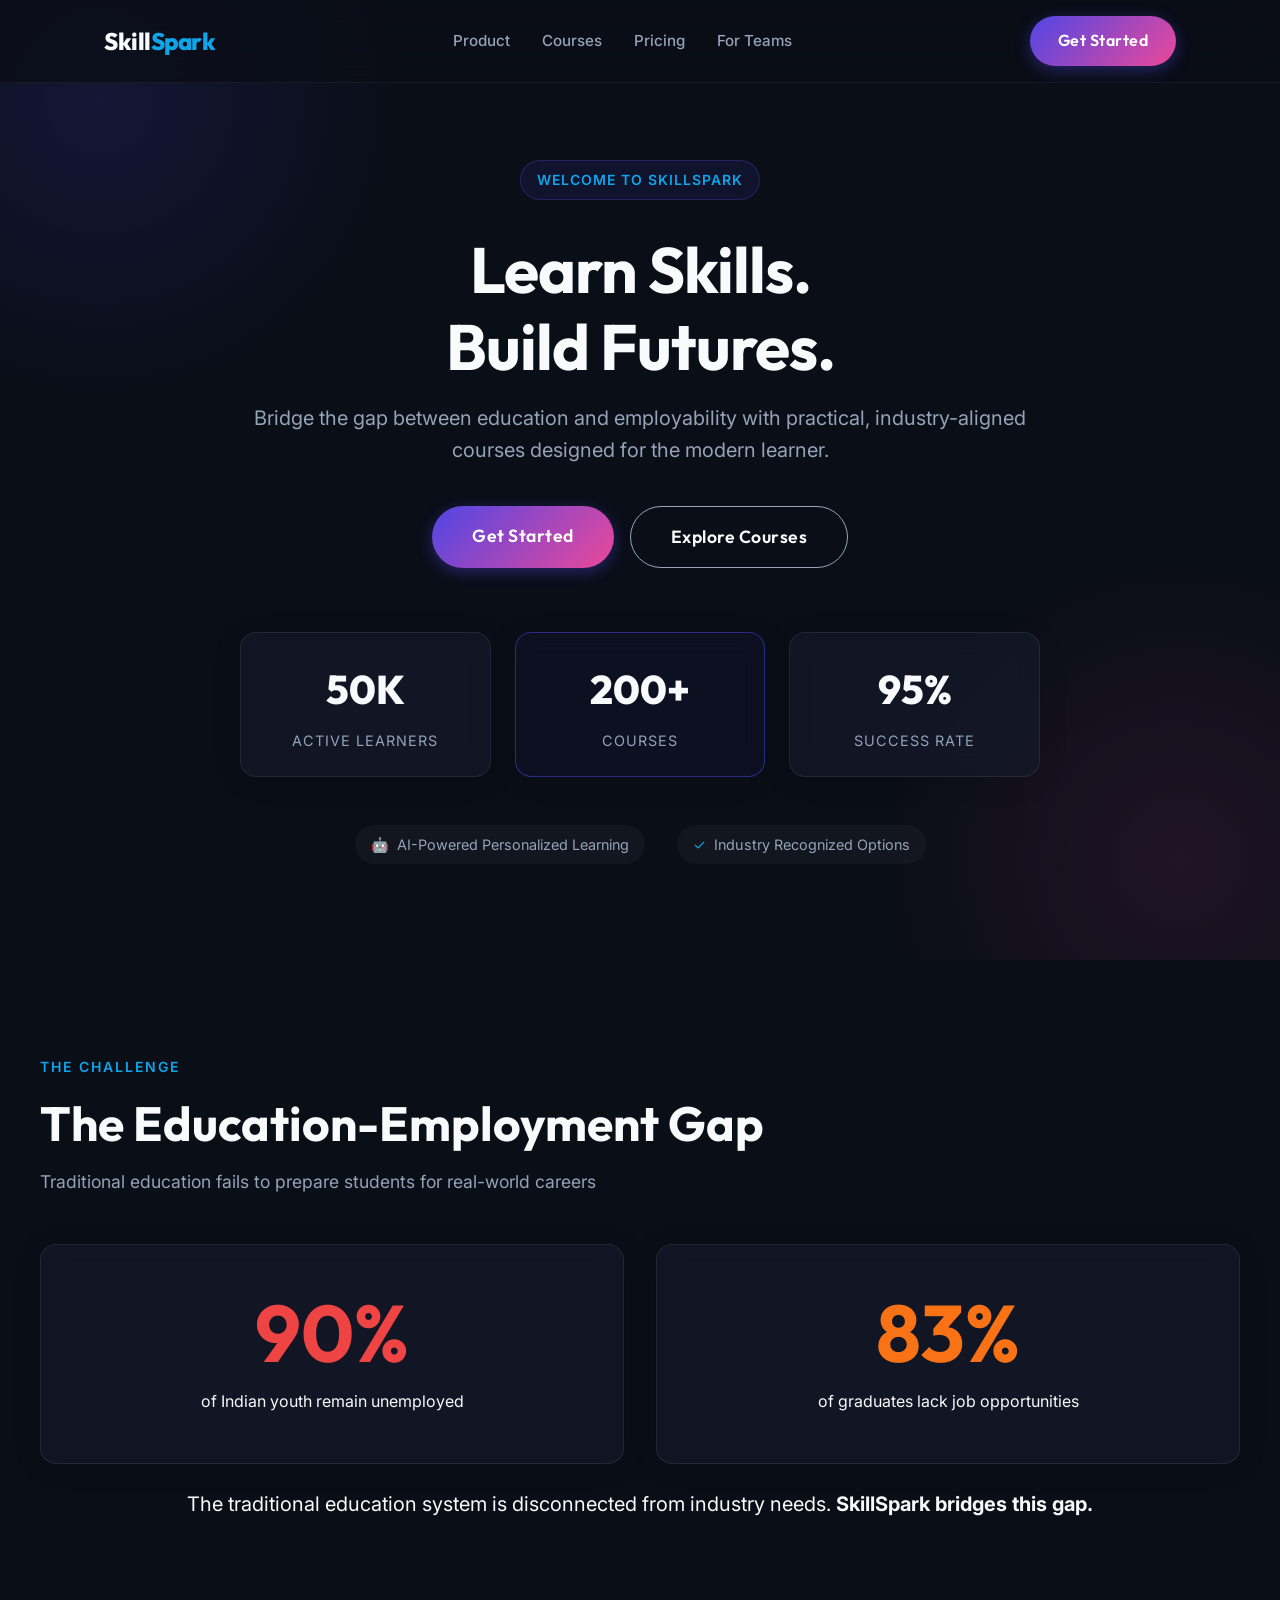
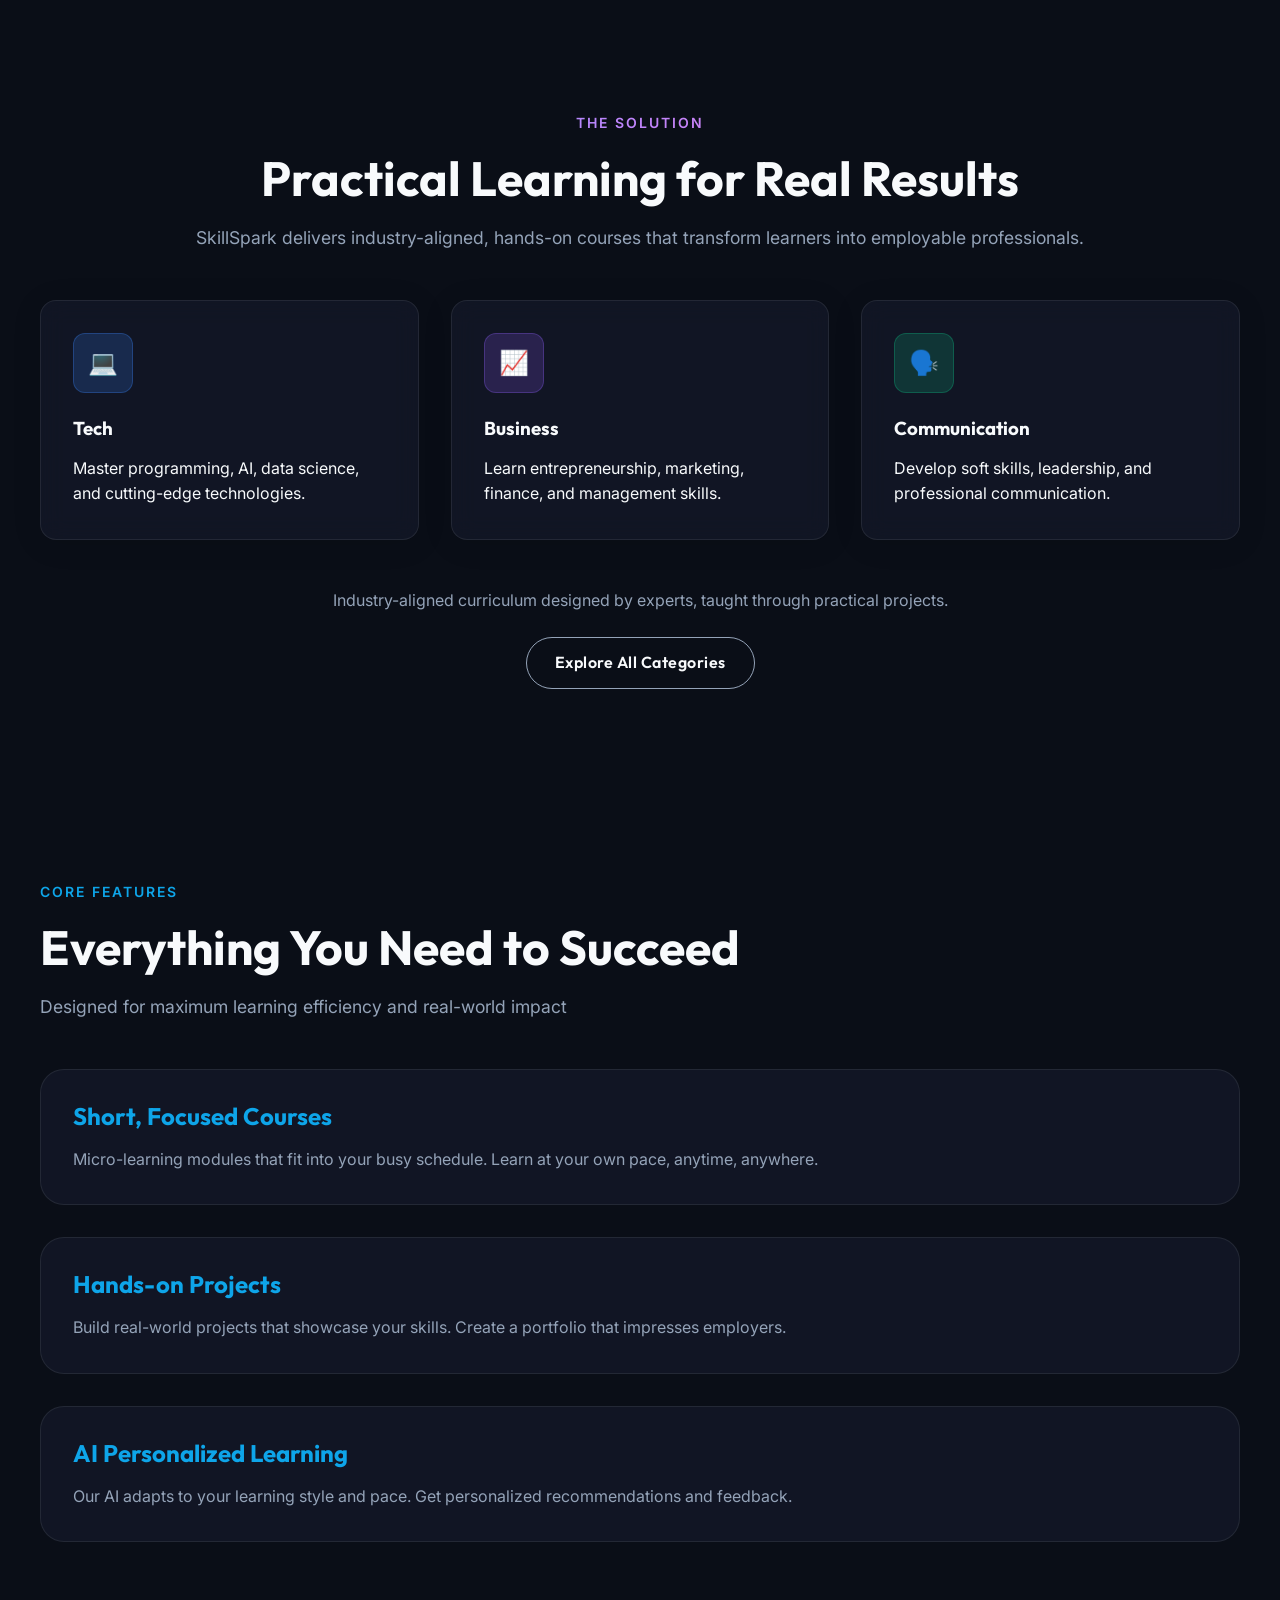
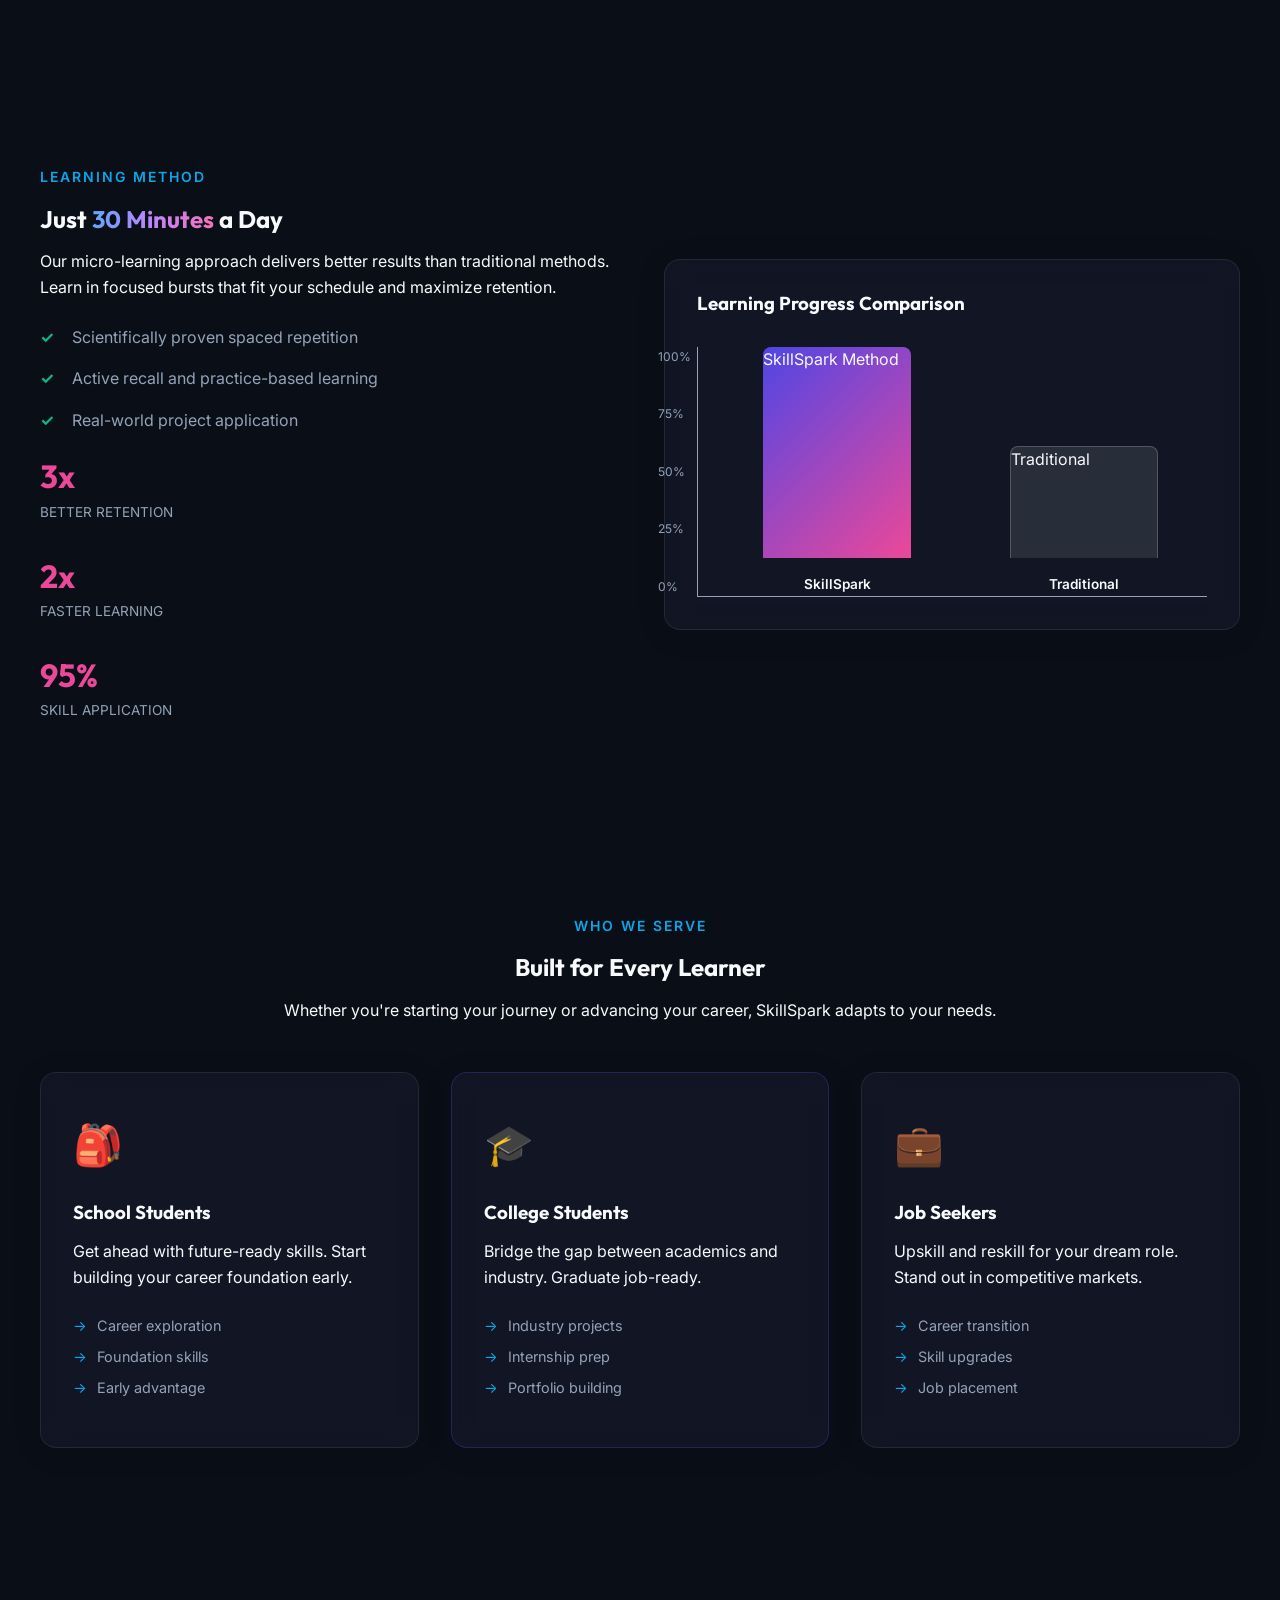
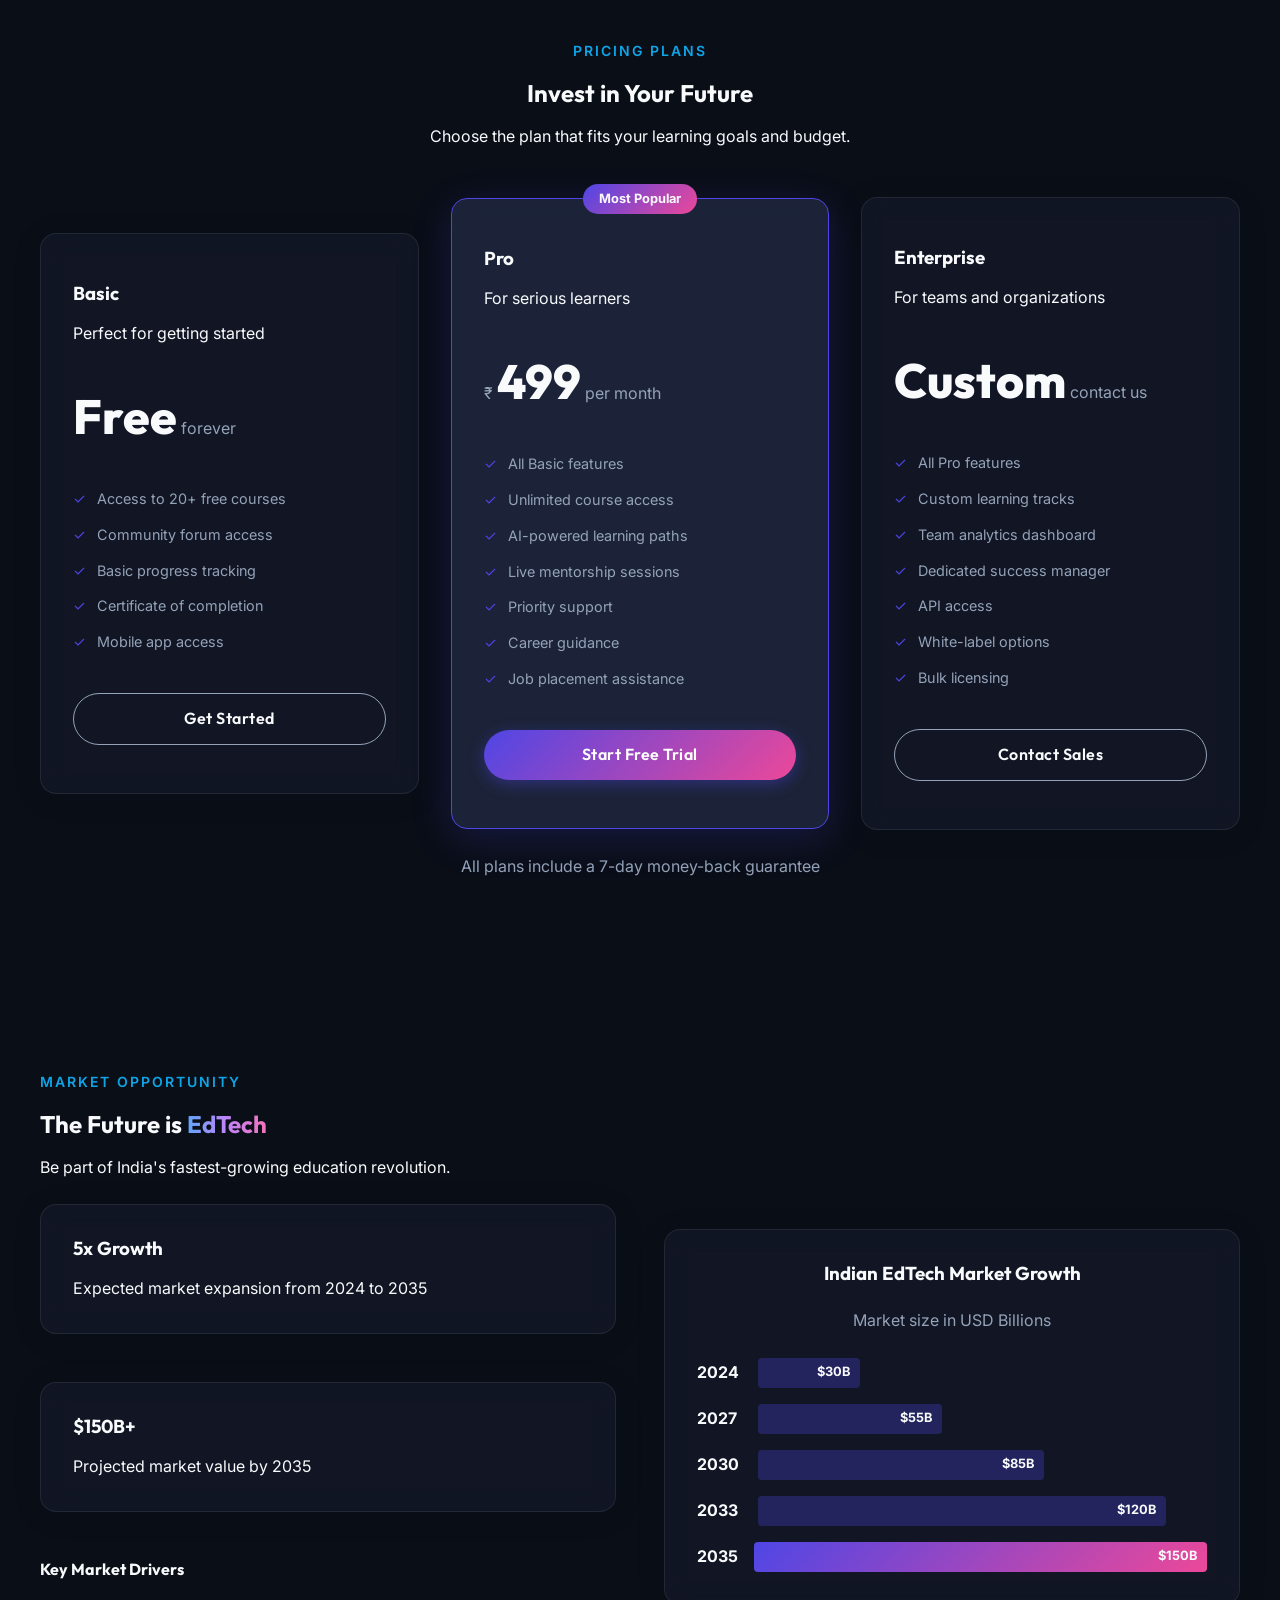
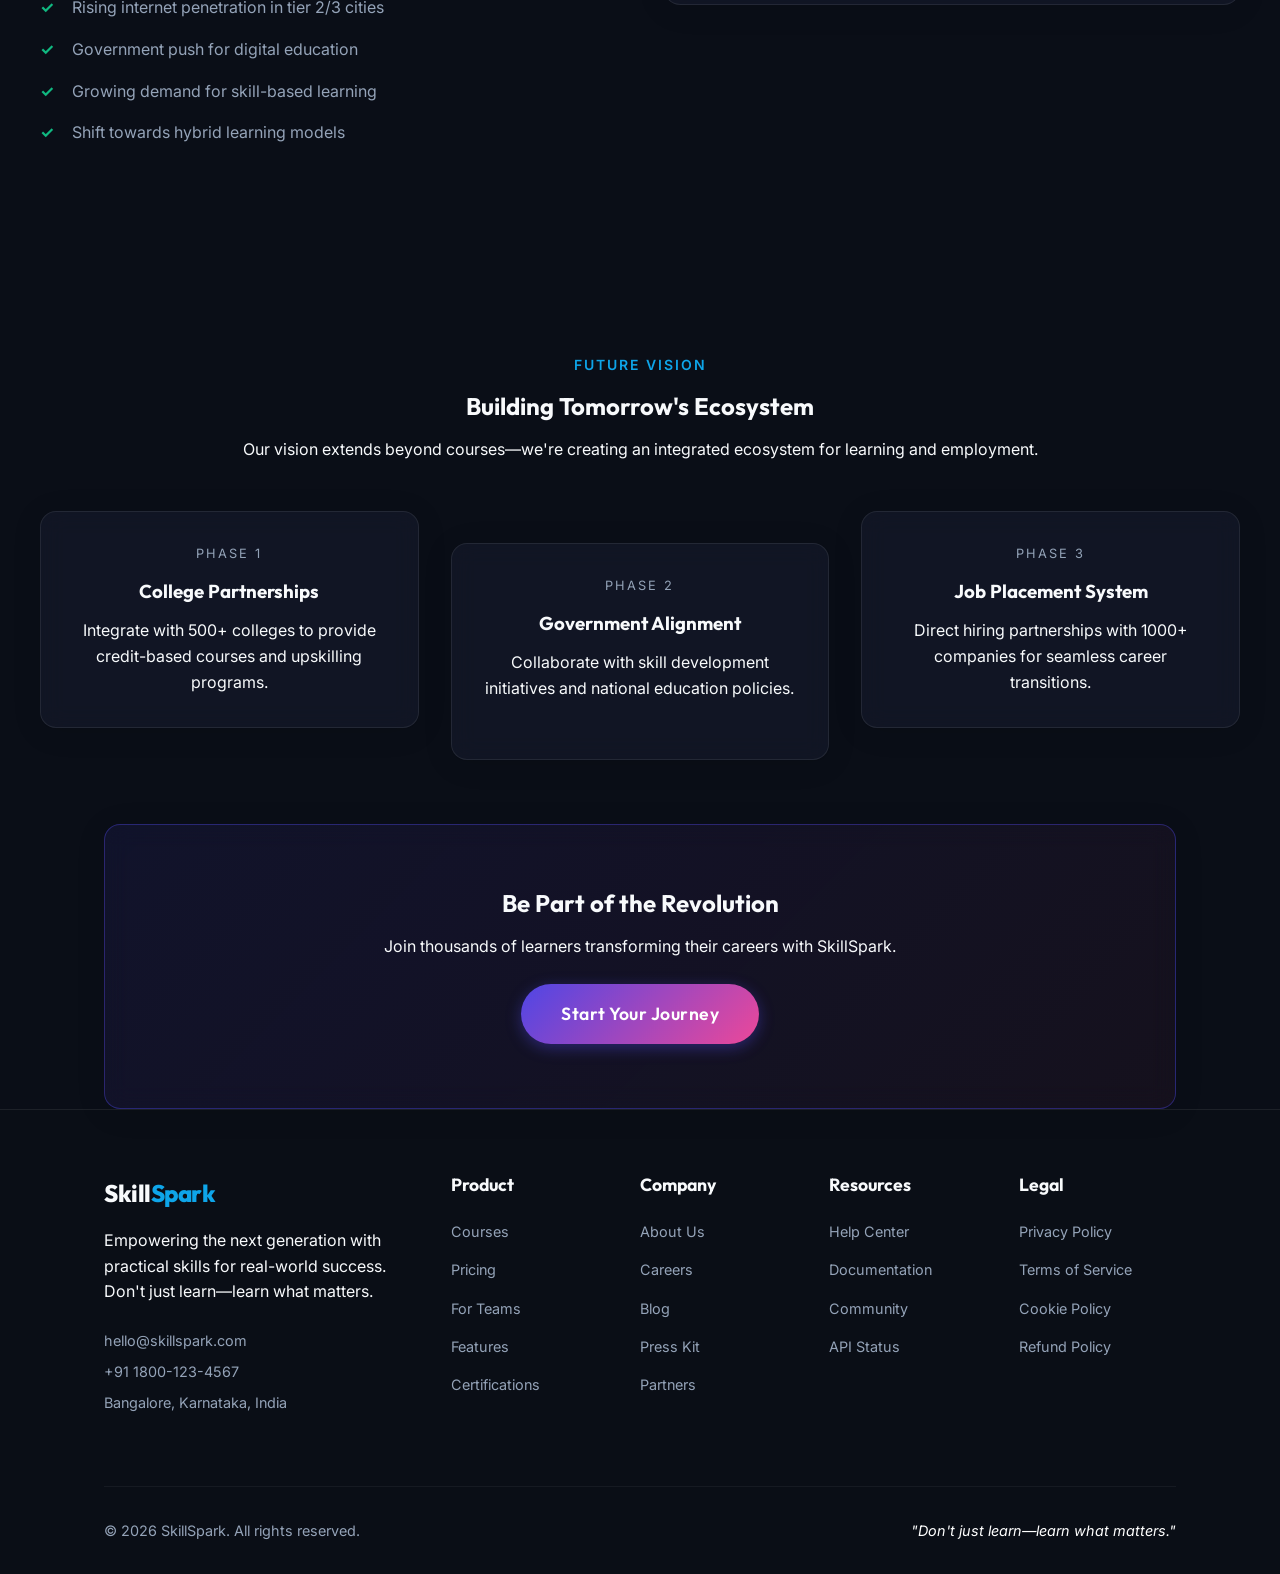
==== index.html @ 84cbc813 "feat: initialize project with responsive layout, glassmorphism UI, and scroll animations" ====
<!DOCTYPE html>
<html lang="en">
<head>
    <meta charset="UTF-8">
    <meta name="viewport" content="width=device-width, initial-scale=1.0">
    <title>SkillSpark | Learn Skills. Build Futures.</title>
    <meta name="description" content="Bridge the gap between education and employability with practical, industry-aligned courses designed for the modern learner.">
    <!-- Google Fonts -->
    <link rel="preconnect" href="https://fonts.googleapis.com">
    <link rel="preconnect" href="https://fonts.gstatic.com" crossorigin>
    <link href="https://fonts.googleapis.com/css2?family=Inter:wght@300;400;500;600;700;800&family=Outfit:wght@400;600;700;800&display=swap" rel="stylesheet">
    <link rel="stylesheet" href="style.css">
</head>
<body>

    <!-- Header Navigation -->
    <header class="navbar">
        <div class="container nav-container">
            <a href="#" class="logo">Skill<span class="highlight">Spark</span></a>
            <nav class="nav-links">
                <a href="#product">Product</a>
                <a href="#courses">Courses</a>
                <a href="#pricing">Pricing</a>
                <a href="#teams">For Teams</a>
            </nav>
            <div class="nav-actions">
                <a href="#get-started" class="btn btn-primary">Get Started</a>
            </div>
            <!-- Mobile Menu Toggle -->
            <button class="mobile-menu-btn" aria-label="Toggle menu">
                <span class="bar"></span>
                <span class="bar"></span>
                <span class="bar"></span>
            </button>
        </div>
    </header>

    <main>
        <!-- Hero Section -->
        <section class="hero" id="home">
            <div class="glow glow-1"></div>
            <div class="glow glow-2"></div>
            <div class="container hero-container">
                <div class="hero-content">
                    <div class="badge">Welcome to SkillSpark</div>
                    <h1 class="hero-title">Learn Skills.<br><span class="highlight-text">Build Futures.</span></h1>
                    <p class="hero-desc">Bridge the gap between education and employability with practical, industry-aligned courses designed for the modern learner.</p>
                    <div class="hero-ctas">
                        <a href="#courses" class="btn btn-primary btn-large">Get Started</a>
                        <a href="#explore" class="btn btn-outline btn-large">Explore Courses</a>
                    </div>
                </div>
                
                <div class="hero-stats">
                    <div class="stat-card glass-panel">
                        <div class="stat-number" data-target="50000">0</div>
                        <div class="stat-label">Active Learners</div>
                    </div>
                    <div class="stat-card glass-panel highlight-bord">
                        <div class="stat-number" data-target="200" data-suffix="+">0</div>
                        <div class="stat-label">Courses</div>
                    </div>
                    <div class="stat-card glass-panel">
                        <div class="stat-number" data-target="95" data-suffix="%">0</div>
                        <div class="stat-label">Success Rate</div>
                    </div>
                </div>

                <div class="feature-tags">
                    <span class="tag"><span class="icon">🤖</span> AI-Powered Personalized Learning</span>
                    <span class="tag"><span class="icon">✓</span> Industry Recognized Options</span>
                </div>
            </div>
        </section>

        <!-- The Challenge -->
        <section class="challenge" id="product">
            <div class="container section-container">
                <div class="section-header">
                    <span class="sub-heading">The Challenge</span>
                    <h2>The Education-Employment Gap</h2>
                    <p>Traditional education fails to prepare students for real-world careers</p>
                </div>

                <div class="stats-split">
                    <div class="split-card glass-panel">
                        <h3 class="huge-number text-red">90%</h3>
                        <p>of Indian youth remain unemployed</p>
                    </div>
                    <div class="split-card glass-panel">
                        <h3 class="huge-number text-orange">83%</h3>
                        <p>of graduates lack job opportunities</p>
                    </div>
                </div>
                <div class="challenge-footer text-center mt-4">
                    <p class="text-lead">The traditional education system is disconnected from industry needs. <strong>SkillSpark bridges this gap.</strong></p>
                </div>
            </div>
        </section>

        <!-- The Solution -->
        <section class="solution" id="courses">
            <div class="container section-container">
                <div class="section-header text-center">
                    <span class="sub-heading text-gradient">The Solution</span>
                    <h2>Practical Learning for Real Results</h2>
                    <p class="section-desc">SkillSpark delivers industry-aligned, hands-on courses that transform learners into employable professionals.</p>
                </div>

                <div class="grid-3 mt-5">
                    <div class="course-card glass-panel glow-hover">
                        <div class="icon-wrap bg-blue">💻</div>
                        <h3>Tech</h3>
                        <p>Master programming, AI, data science, and cutting-edge technologies.</p>
                    </div>
                    <div class="course-card glass-panel glow-hover">
                        <div class="icon-wrap bg-purple">📈</div>
                        <h3>Business</h3>
                        <p>Learn entrepreneurship, marketing, finance, and management skills.</p>
                    </div>
                    <div class="course-card glass-panel glow-hover">
                        <div class="icon-wrap bg-green">🗣️</div>
                        <h3>Communication</h3>
                        <p>Develop soft skills, leadership, and professional communication.</p>
                    </div>
                </div>
                
                <div class="text-center mt-5">
                    <p class="text-muted mb-4">Industry-aligned curriculum designed by experts, taught through practical projects.</p>
                    <a href="#all-categories" class="btn btn-outline">Explore All Categories</a>
                </div>
            </div>
        </section>

        <!-- Core Features -->
        <section class="features">
            <div class="container section-container">
                <div class="section-header">
                    <span class="sub-heading">Core Features</span>
                    <h2>Everything You Need to Succeed</h2>
                    <p>Designed for maximum learning efficiency and real-world impact</p>
                </div>

                <div class="feature-list mt-5">
                    <div class="feature-item">
                        <div class="feature-content">
                            <h3>Short, Focused Courses</h3>
                            <p>Micro-learning modules that fit into your busy schedule. Learn at your own pace, anytime, anywhere.</p>
                        </div>
                    </div>
                    <div class="feature-item reverse">
                        <div class="feature-content">
                            <h3>Hands-on Projects</h3>
                            <p>Build real-world projects that showcase your skills. Create a portfolio that impresses employers.</p>
                        </div>
                    </div>
                    <div class="feature-item">
                        <div class="feature-content">
                            <h3>AI Personalized Learning</h3>
                            <p>Our AI adapts to your learning style and pace. Get personalized recommendations and feedback.</p>
                        </div>
                    </div>
                </div>
            </div>
        </section>

        <!-- Learning Method -->
        <section class="method">
            <div class="container section-container">
                <div class="grid-2 align-center">
                    <div class="method-content">
                        <span class="sub-heading">Learning Method</span>
                        <h2>Just <span class="text-gradient">30 Minutes</span> a Day</h2>
                        <p class="mb-4">Our micro-learning approach delivers better results than traditional methods. Learn in focused bursts that fit your schedule and maximize retention.</p>
                        <ul class="check-list">
                            <li>Scientifically proven spaced repetition</li>
                            <li>Active recall and practice-based learning</li>
                            <li>Real-world project application</li>
                        </ul>
                        <div class="method-stats grid-3 mt-4">
                            <div class="m-stat">
                                <h4>3x</h4>
                                <span>Better Retention</span>
                            </div>
                            <div class="m-stat">
                                <h4>2x</h4>
                                <span>Faster Learning</span>
                            </div>
                            <div class="m-stat">
                                <h4>95%</h4>
                                <span>Skill Application</span>
                            </div>
                        </div>
                    </div>
                    
                    <div class="method-visual glass-panel chart-container">
                        <h3>Learning Progress Comparison</h3>
                        <div class="chart">
                            <div class="chart-y-axis">
                                <span>100%</span>
                                <span>75%</span>
                                <span>50%</span>
                                <span>25%</span>
                                <span>0%</span>
                            </div>
                            <div class="chart-bars">
                                <div class="bar-group">
                                    <div class="bar bar-skillspark" style="height: 100%;">
                                        <span class="tooltip">SkillSpark Method</span>
                                    </div>
                                    <span class="label">SkillSpark</span>
                                </div>
                                <div class="bar-group">
                                    <div class="bar bar-traditional" style="height: 45%;">
                                        <span class="tooltip">Traditional</span>
                                    </div>
                                    <span class="label">Traditional</span>
                                </div>
                            </div>
                        </div>
                    </div>
                </div>
            </div>
        </section>

        <!-- Who We Serve -->
        <section class="audiences" id="audiences">
            <div class="container section-container text-center">
                <span class="sub-heading">Who We Serve</span>
                <h2>Built for Every Learner</h2>
                <p class="section-desc mb-5">Whether you're starting your journey or advancing your career, SkillSpark adapts to your needs.</p>

                <div class="grid-3">
                    <div class="audience-card glass-panel">
                        <div class="audience-icon">🎒</div>
                        <h3>School Students</h3>
                        <p>Get ahead with future-ready skills. Start building your career foundation early.</p>
                        <ul class="feature-list-small">
                            <li>Career exploration</li>
                            <li>Foundation skills</li>
                            <li>Early advantage</li>
                        </ul>
                    </div>
                    <div class="audience-card glass-panel scale-up">
                        <div class="audience-icon">🎓</div>
                        <h3>College Students</h3>
                        <p>Bridge the gap between academics and industry. Graduate job-ready.</p>
                        <ul class="feature-list-small">
                            <li>Industry projects</li>
                            <li>Internship prep</li>
                            <li>Portfolio building</li>
                        </ul>
                    </div>
                    <div class="audience-card glass-panel">
                        <div class="audience-icon">💼</div>
                        <h3>Job Seekers</h3>
                        <p>Upskill and reskill for your dream role. Stand out in competitive markets.</p>
                        <ul class="feature-list-small">
                            <li>Career transition</li>
                            <li>Skill upgrades</li>
                            <li>Job placement</li>
                        </ul>
                    </div>
                </div>
            </div>
        </section>

        <!-- Pricing Plans -->
        <section class="pricing" id="pricing">
            <div class="container section-container text-center">
                <span class="sub-heading">Pricing Plans</span>
                <h2>Invest in Your Future</h2>
                <p class="section-desc mb-5">Choose the plan that fits your learning goals and budget.</p>

                <div class="pricing-grid">
                    <!-- Basic -->
                    <div class="pricing-card glass-panel">
                        <div class="plan-header">
                            <h3>Basic</h3>
                            <p>Perfect for getting started</p>
                        </div>
                        <div class="plan-price">
                            <span class="amount">Free</span>
                            <span class="period">forever</span>
                        </div>
                        <ul class="plan-features">
                            <li>Access to 20+ free courses</li>
                            <li>Community forum access</li>
                            <li>Basic progress tracking</li>
                            <li>Certificate of completion</li>
                            <li>Mobile app access</li>
                        </ul>
                        <a href="#" class="btn btn-outline btn-block">Get Started</a>
                    </div>
                    
                    <!-- Pro -->
                    <div class="pricing-card glass-panel popular">
                        <div class="popular-badge">Most Popular</div>
                        <div class="plan-header">
                            <h3>Pro</h3>
                            <p>For serious learners</p>
                        </div>
                        <div class="plan-price">
                            <span class="currency">₹</span>
                            <span class="amount">499</span>
                            <span class="period">per month</span>
                        </div>
                        <ul class="plan-features">
                            <li>All Basic features</li>
                            <li>Unlimited course access</li>
                            <li>AI-powered learning paths</li>
                            <li>Live mentorship sessions</li>
                            <li>Priority support</li>
                            <li>Career guidance</li>
                            <li>Job placement assistance</li>
                        </ul>
                        <a href="#" class="btn btn-primary btn-block">Start Free Trial</a>
                    </div>

                    <!-- Enterprise -->
                    <div class="pricing-card glass-panel" id="teams">
                        <div class="plan-header">
                            <h3>Enterprise</h3>
                            <p>For teams and organizations</p>
                        </div>
                        <div class="plan-price">
                            <span class="amount">Custom</span>
                            <span class="period">contact us</span>
                        </div>
                        <ul class="plan-features">
                            <li>All Pro features</li>
                            <li>Custom learning tracks</li>
                            <li>Team analytics dashboard</li>
                            <li>Dedicated success manager</li>
                            <li>API access</li>
                            <li>White-label options</li>
                            <li>Bulk licensing</li>
                        </ul>
                        <a href="#" class="btn btn-outline btn-block">Contact Sales</a>
                    </div>
                </div>
                <p class="mt-4 text-muted small">All plans include a 7-day money-back guarantee</p>
            </div>
        </section>

        <!-- Market Opportunity -->
        <section class="market">
            <div class="container section-container">
                <div class="grid-2 align-center">
                    <div class="market-content">
                        <span class="sub-heading">Market Opportunity</span>
                        <h2>The Future is <span class="text-gradient">EdTech</span></h2>
                        <p class="mb-4">Be part of India's fastest-growing education revolution.</p>
                        
                        <div class="market-stats grid-2 mt-4">
                            <div class="stat-box glass-panel">
                                <h3>5x Growth</h3>
                                <p>Expected market expansion from 2024 to 2035</p>
                            </div>
                            <div class="stat-box glass-panel">
                                <h3>$150B+</h3>
                                <p>Projected market value by 2035</p>
                            </div>
                        </div>

                        <h4 class="mt-5 mb-3">Key Market Drivers</h4>
                        <ul class="check-list">
                            <li>Rising internet penetration in tier 2/3 cities</li>
                            <li>Government push for digital education</li>
                            <li>Growing demand for skill-based learning</li>
                            <li>Shift towards hybrid learning models</li>
                        </ul>
                    </div>

                    <div class="market-visual glass-panel pl-4 pr-4">
                        <h3 class="text-center mb-4">Indian EdTech Market Growth</h3>
                        <p class="text-center text-muted small mb-4">Market size in USD Billions</p>
                        <div class="timeline-chart">
                            <div class="t-line">
                                <span class="year">2024</span>
                                <div class="t-bar" style="width: 20%;"><span class="val">$30B</span></div>
                            </div>
                            <div class="t-line">
                                <span class="year">2027</span>
                                <div class="t-bar" style="width: 36%;"><span class="val">$55B</span></div>
                            </div>
                            <div class="t-line">
                                <span class="year">2030</span>
                                <div class="t-bar" style="width: 56%;"><span class="val">$85B</span></div>
                            </div>
                            <div class="t-line">
                                <span class="year">2033</span>
                                <div class="t-bar" style="width: 80%;"><span class="val">$120B</span></div>
                            </div>
                            <div class="t-line">
                                <span class="year">2035</span>
                                <div class="t-bar highlight" style="width: 100%;"><span class="val">$150B</span></div>
                            </div>
                        </div>
                    </div>
                </div>
            </div>
        </section>

        <!-- Future Vision -->
        <section class="vision text-center">
            <div class="container section-container">
                <span class="sub-heading">Future Vision</span>
                <h2>Building Tomorrow's Ecosystem</h2>
                <p class="section-desc mb-5 max-w-md mx-auto">Our vision extends beyond courses—we're creating an integrated ecosystem for learning and employment.</p>

                <div class="grid-3 mt-5">
                    <div class="vision-card glass-panel">
                        <div class="phase-badge">Phase 1</div>
                        <h3>College Partnerships</h3>
                        <p>Integrate with 500+ colleges to provide credit-based courses and upskilling programs.</p>
                    </div>
                    <div class="vision-card glass-panel relative top-2">
                        <div class="phase-badge">Phase 2</div>
                        <h3>Government Alignment</h3>
                        <p>Collaborate with skill development initiatives and national education policies.</p>
                    </div>
                    <div class="vision-card glass-panel">
                        <div class="phase-badge">Phase 3</div>
                        <h3>Job Placement System</h3>
                        <p>Direct hiring partnerships with 1000+ companies for seamless career transitions.</p>
                    </div>
                </div>
            </div>
        </section>

        <!-- CTA Section -->
        <section class="cta-section">
            <div class="container pb-5">
                <div class="cta-banner glass-panel text-center">
                    <h2>Be Part of the Revolution</h2>
                    <p class="mb-4">Join thousands of learners transforming their careers with SkillSpark.</p>
                    <a href="#register" class="btn btn-primary btn-large cta-pulse">Start Your Journey</a>
                </div>
            </div>
        </section>
    </main>

    <!-- Footer -->
    <footer class="footer">
        <div class="container">
            <div class="footer-grid">
                <div class="footer-brand">
                    <a href="#" class="logo mb-3 d-block">Skill<span class="highlight">Spark</span></a>
                    <p class="mb-4">Empowering the next generation with practical skills for real-world success. Don't just learn—learn what matters.</p>
                    <div class="contact-info">
                        <a href="mailto:hello@skillspark.com">hello@skillspark.com</a>
                        <a href="tel:+9118001234567">+91 1800-123-4567</a>
                        <p>Bangalore, Karnataka, India</p>
                    </div>
                </div>
                
                <div class="footer-links">
                    <h4>Product</h4>
                    <ul>
                        <li><a href="#">Courses</a></li>
                        <li><a href="#">Pricing</a></li>
                        <li><a href="#">For Teams</a></li>
                        <li><a href="#">Features</a></li>
                        <li><a href="#">Certifications</a></li>
                    </ul>
                </div>
                
                <div class="footer-links">
                    <h4>Company</h4>
                    <ul>
                        <li><a href="#">About Us</a></li>
                        <li><a href="#">Careers</a></li>
                        <li><a href="#">Blog</a></li>
                        <li><a href="#">Press Kit</a></li>
                        <li><a href="#">Partners</a></li>
                    </ul>
                </div>
                
                <div class="footer-links">
                    <h4>Resources</h4>
                    <ul>
                        <li><a href="#">Help Center</a></li>
                        <li><a href="#">Documentation</a></li>
                        <li><a href="#">Community</a></li>
                        <li><a href="#">API Status</a></li>
                    </ul>
                </div>

                <div class="footer-links">
                    <h4>Legal</h4>
                    <ul>
                        <li><a href="#">Privacy Policy</a></li>
                        <li><a href="#">Terms of Service</a></li>
                        <li><a href="#">Cookie Policy</a></li>
                        <li><a href="#">Refund Policy</a></li>
                    </ul>
                </div>
            </div>
            
            <div class="footer-bottom">
                <p>&copy; 2026 SkillSpark. All rights reserved.</p>
                <p class="motto">"Don't just learn—learn what matters."</p>
            </div>
        </div>
    </footer>

    <script src="script.js"></script>
</body>
</html>
---- style.css ----
:root {
    /* Color Palette */
    --bg-dark: #0a0e17;
    --bg-card: rgba(22, 28, 45, 0.6);
    --bg-card-hover: rgba(30, 38, 60, 0.8);
    --primary: #4f46e5;
    --primary-hover: #6366f1;
    --secondary: #ec4899;
    --accent: #0ea5e9;
    --text-main: #f8fafc;
    --text-muted: #94a3b8;
    
    /* Accents */
    --blue-accent: #3b82f6;
    --purple-accent: #8b5cf6;
    --green-accent: #10b981;
    --orange-accent: #f97316;
    --red-accent: #ef4444;

    /* Gradients */
    --gradient-primary: linear-gradient(135deg, var(--primary), var(--secondary));
    --gradient-text: linear-gradient(to right, #60a5fa, #c084fc, #f472b6);

    /* Glassmorphism */
    --glass-border: rgba(255, 255, 255, 0.08);
    --glass-glow: rgba(79, 70, 229, 0.15);
    
    /* Variables */
    --font-heading: 'Outfit', sans-serif;
    --font-body: 'Inter', sans-serif;
    --radius-sm: 8px;
    --radius-md: 16px;
    --radius-lg: 24px;
    --transition: all 0.3s cubic-bezier(0.4, 0, 0.2, 1);
}

* {
    margin: 0;
    padding: 0;
    box-sizing: border-box;
}

html {
    scroll-behavior: smooth;
}

body {
    font-family: var(--font-body);
    background-color: var(--bg-dark);
    color: var(--text-main);
    line-height: 1.6;
    overflow-x: hidden;
}

/* Typography */
h1, h2, h3, h4, h5, h6 {
    font-family: var(--font-heading);
    font-weight: 700;
    line-height: 1.2;
    margin-bottom: 1rem;
}

a {
    text-decoration: none;
    color: inherit;
    transition: var(--transition);
}

ul {
    list-style: none;
}

.text-gradient {
    background: var(--gradient-text);
    -webkit-background-clip: text;
    -webkit-text-fill-color: transparent;
    background-clip: text;
}

.text-muted { color: var(--text-muted); }
.text-center { text-align: center; }
.text-lead { font-size: 1.25rem; }
.mb-3 { margin-bottom: 1rem; }
.mb-4 { margin-bottom: 1.5rem; }
.mb-5 { margin-bottom: 3rem; }
.mt-4 { margin-top: 1.5rem; }
.mt-5 { margin-top: 3rem; }
.d-block { display: block; }
.max-w-md { max-width: 800px; margin-left: auto; margin-right: auto; }

/* Layout */
.container {
    max-width: 1200px;
    margin: 0 auto;
    padding: 0 5%;
}

.section-container {
    padding: 6rem 0;
}

.grid-2 {
    display: grid;
    grid-template-columns: repeat(auto-fit, minmax(300px, 1fr));
    gap: 3rem;
}

.grid-3 {
    display: grid;
    grid-template-columns: repeat(auto-fit, minmax(280px, 1fr));
    gap: 2rem;
}

.align-center {
    align-items: center;
}

/* Glassmorphism Classes */
.glass-panel {
    background: var(--bg-card);
    backdrop-filter: blur(12px);
    -webkit-backdrop-filter: blur(12px);
    border: 1px solid var(--glass-border);
    border-radius: var(--radius-md);
    padding: 2rem;
    box-shadow: 0 4px 30px rgba(0, 0, 0, 0.1);
    transition: var(--transition);
}

.glass-panel:hover {
    background: var(--bg-card-hover);
    border-color: rgba(255, 255, 255, 0.15);
    transform: translateY(-5px);
    box-shadow: 0 10px 40px rgba(0, 0, 0, 0.3);
}

.glow-hover:hover {
    box-shadow: 0 0 25px var(--glass-glow);
}

/* Buttons */
.btn {
    display: inline-block;
    padding: 0.75rem 1.75rem;
    border-radius: 50px;
    font-weight: 600;
    font-family: var(--font-heading);
    cursor: pointer;
    text-align: center;
    border: none;
    letter-spacing: 0.5px;
}

.btn-primary {
    background: var(--gradient-primary);
    color: white;
    box-shadow: 0 4px 15px rgba(79, 70, 229, 0.4);
}

.btn-primary:hover {
    transform: translateY(-2px);
    box-shadow: 0 8px 25px rgba(79, 70, 229, 0.6);
}

.btn-outline {
    background: transparent;
    border: 1px solid var(--text-muted);
    color: var(--text-main);
}

.btn-outline:hover {
    border-color: var(--text-main);
    background: rgba(255,255,255,0.05);
}

.btn-large {
    padding: 1rem 2.5rem;
    font-size: 1.1rem;
}

.btn-block {
    display: block;
    width: 100%;
}

.cta-pulse {
    animation: pulse 2s infinite;
}

@keyframes pulse {
    0% { transform: scale(1); box-shadow: 0 0 0 0 rgba(79, 70, 229, 0.7); }
    70% { transform: scale(1.05); box-shadow: 0 0 0 15px rgba(79, 70, 229, 0); }
    100% { transform: scale(1); box-shadow: 0 0 0 0 rgba(79, 70, 229, 0); }
}

/* Navigation */
.navbar {
    position: fixed;
    top: 0;
    left: 0;
    width: 100%;
    z-index: 1000;
    background: rgba(10, 14, 23, 0.8);
    backdrop-filter: blur(20px);
    border-bottom: 1px solid rgba(255, 255, 255, 0.05);
    padding: 1rem 0;
    transition: var(--transition);
}

.nav-container {
    display: flex;
    justify-content: space-between;
    align-items: center;
}

.logo {
    font-family: var(--font-heading);
    font-size: 1.5rem;
    font-weight: 800;
    letter-spacing: -0.5px;
}

.logo .highlight {
    color: var(--accent);
}

.nav-links {
    display: flex;
    gap: 2rem;
}

.nav-links a {
    color: var(--text-muted);
    font-weight: 500;
    font-size: 0.95rem;
}

.nav-links a:hover {
    color: var(--text-main);
}

.mobile-menu-btn {
    display: none;
    background: transparent;
    border: none;
    cursor: pointer;
    flex-direction: column;
    gap: 5px;
}

.mobile-menu-btn .bar {
    width: 25px;
    height: 3px;
    background-color: var(--text-main);
    transition: var(--transition);
}

/* Hero Section */
.hero {
    position: relative;
    padding: 10rem 0 6rem 0;
    min-height: 100vh;
    display: flex;
    align-items: center;
    overflow: hidden;
}

.glow {
    position: absolute;
    width: 600px;
    height: 600px;
    background: radial-gradient(circle, rgba(79,70,229,0.15) 0%, rgba(10,14,23,0) 70%);
    border-radius: 50%;
    z-index: -1;
}

.glow-1 { top: -200px; left: -200px; }
.glow-2 { bottom: -200px; right: -200px; background: radial-gradient(circle, rgba(236,72,153,0.1) 0%, rgba(10,14,23,0) 70%); }

.hero-content {
    text-align: center;
    max-width: 800px;
    margin: 0 auto;
}

.badge {
    display: inline-block;
    padding: 0.5rem 1rem;
    background: rgba(79, 70, 229, 0.1);
    border: 1px solid rgba(79, 70, 229, 0.3);
    border-radius: 50px;
    color: var(--accent);
    font-size: 0.875rem;
    font-weight: 600;
    margin-bottom: 2rem;
    letter-spacing: 1px;
    text-transform: uppercase;
}

.hero-title {
    font-size: clamp(3rem, 5vw, 4.5rem);
    letter-spacing: -1px;
}

.hero-desc {
    font-size: 1.25rem;
    color: var(--text-muted);
    margin-bottom: 2.5rem;
}

.hero-ctas {
    display: flex;
    justify-content: center;
    gap: 1rem;
    margin-bottom: 4rem;
}

.hero-stats {
    display: grid;
    grid-template-columns: repeat(3, 1fr);
    gap: 1.5rem;
    margin-bottom: 3rem;
}

.stat-card {
    text-align: center;
    padding: 1.5rem;
}

.stat-card.highlight-bord {
    border-color: rgba(79, 70, 229, 0.5);
    background: rgba(79, 70, 229, 0.05);
}

.stat-number {
    font-size: 2.5rem;
    font-family: var(--font-heading);
    font-weight: 800;
    color: var(--text-main);
    margin-bottom: 0.5rem;
}

.stat-label {
    color: var(--text-muted);
    font-size: 0.9rem;
    text-transform: uppercase;
    letter-spacing: 1px;
}

.feature-tags {
    display: flex;
    justify-content: center;
    gap: 2rem;
    flex-wrap: wrap;
}

.tag {
    display: flex;
    align-items: center;
    gap: 0.5rem;
    font-size: 0.9rem;
    color: var(--text-muted);
    background: rgba(255,255,255,0.03);
    padding: 0.5rem 1rem;
    border-radius: 50px;
}

.tag .icon { color: var(--accent); }

/* Common Section Styles */
.sub-heading {
    color: var(--accent);
    font-weight: 600;
    text-transform: uppercase;
    letter-spacing: 2px;
    display: block;
    margin-bottom: 1rem;
    font-size: 0.875rem;
}

.section-header h2 {
    font-size: clamp(2rem, 4vw, 3rem);
}

.section-header p {
    color: var(--text-muted);
    font-size: 1.1rem;
}

/* Challenge Section */
.stats-split {
    display: grid;
    grid-template-columns: 1fr 1fr;
    gap: 2rem;
    margin-top: 3rem;
}

.split-card {
    text-align: center;
    padding: 3rem 2rem;
}

.huge-number {
    font-size: 5rem;
    line-height: 1;
    margin-bottom: 1rem;
}

.text-red { color: var(--red-accent); }
.text-orange { color: var(--orange-accent); }

/* Solution section */
.course-card .icon-wrap {
    width: 60px;
    height: 60px;
    border-radius: 12px;
    display: flex;
    align-items: center;
    justify-content: center;
    font-size: 1.5rem;
    margin-bottom: 1.5rem;
}
.bg-blue { background: rgba(59, 130, 246, 0.2); color: var(--blue-accent); border: 1px solid rgba(59,130,246,0.3); }
.bg-purple { background: rgba(139, 92, 246, 0.2); color: var(--purple-accent); border: 1px solid rgba(139,92,246,0.3); }
.bg-green { background: rgba(16, 185, 129, 0.2); color: var(--green-accent); border: 1px solid rgba(16,185,129,0.3); }

/* Features Section */
.feature-item {
    display: flex;
    align-items: center;
    margin-bottom: 2rem;
    background: var(--bg-card);
    border-radius: var(--radius-lg);
    padding: 2rem;
    border: 1px solid var(--glass-border);
}

.feature-content h3 { font-size: 1.5rem; color: var(--accent); }
.feature-content p { color: var(--text-muted); }

/* Learning Method */
.check-list li {
    position: relative;
    padding-left: 2rem;
    margin-bottom: 1rem;
    color: var(--text-muted);
}
.check-list li::before {
    content: '✓';
    position: absolute;
    left: 0;
    color: var(--green-accent);
    font-weight: bold;
}

.m-stat h4 {
    font-size: 2rem;
    margin-bottom: 0.2rem;
    color: var(--secondary);
}

.m-stat span {
    font-size: 0.85rem;
    color: var(--text-muted);
    text-transform: uppercase;
}

.chart-container {
    padding: 2rem;
}
.chart {
    display: flex;
    height: 250px;
    margin-top: 2rem;
    border-bottom: 1px solid var(--text-muted);
    border-left: 1px solid var(--text-muted);
    position: relative;
    padding-left: 1rem;
}
.chart-y-axis {
    display: flex;
    flex-direction: column;
    justify-content: space-between;
    height: 100%;
    position: absolute;
    left: -40px;
    top: 0;
    color: var(--text-muted);
    font-size: 0.75rem;
}
.chart-bars {
    display: flex;
    justify-content: space-around;
    align-items: flex-end;
    width: 100%;
    height: 100%;
    padding-bottom: 0;
}
.bar-group {
    display: flex;
    flex-direction: column;
    align-items: center;
    height: 100%;
    justify-content: flex-end;
    width: 30%;
}
.bar {
    width: 100%;
    border-radius: 8px 8px 0 0;
    position: relative;
    transition: height 1s ease-out;
}
.bar-skillspark { background: var(--gradient-primary); }
.bar-traditional { background: rgba(255,255,255,0.1); border: 1px solid rgba(255,255,255,0.2); border-bottom: none; }
.label {
    margin-top: 1rem;
    font-size: 0.85rem;
    font-weight: 600;
}

/* Audiences */
.audience-card { padding: 2.5rem 2rem; text-align: left; }
.audience-icon { font-size: 2.5rem; margin-bottom: 1.5rem; }
.feature-list-small { margin-top: 1.5rem; }
.feature-list-small li {
    padding-left: 1.5rem;
    position: relative;
    margin-bottom: 0.5rem;
    font-size: 0.9rem;
    color: var(--text-muted);
}
.feature-list-small li::before {
    content: '→';
    position: absolute;
    left: 0;
    color: var(--accent);
}
.scale-up { transform: scale(1.05); border-color: rgba(79, 70, 229, 0.3); }

/* Pricing */
.pricing-grid {
    display: grid;
    grid-template-columns: repeat(auto-fit, minmax(300px, 1fr));
    gap: 2rem;
    align-items: center;
}
.pricing-card { position: relative; padding: 3rem 2rem; text-align: left; }
.pricing-card.popular {
    transform: scale(1.05);
    background: rgba(30, 38, 60, 0.9);
    border-color: var(--primary);
    box-shadow: 0 10px 40px rgba(79, 70, 229, 0.2);
}
.popular-badge {
    position: absolute;
    top: 0;
    left: 50%;
    transform: translate(-50%, -50%);
    background: var(--gradient-primary);
    padding: 0.3rem 1rem;
    border-radius: 20px;
    font-size: 0.8rem;
    font-weight: bold;
}
.plan-price { margin: 2rem 0; }
.plan-price .amount { font-size: 3rem; font-weight: 800; font-family: var(--font-heading); }
.plan-price .currency, .plan-price .period { color: var(--text-muted); font-size: 1rem; }
.plan-features { margin-bottom: 2.5rem; }
.plan-features li {
    padding-left: 1.5rem;
    position: relative;
    margin-bottom: 0.8rem;
    font-size: 0.9rem;
    color: var(--text-muted);
}
.plan-features li::before {
    content: '✓';
    position: absolute;
    left: 0;
    color: var(--primary);
}

/* Market Timeline */
.timeline-chart { display: flex; flex-direction: column; gap: 1rem; }
.t-line { display: flex; align-items: center; gap: 1rem; }
.year { font-weight: bold; width: 45px; }
.t-bar {
    height: 30px;
    background: rgba(79, 70, 229, 0.3);
    border-radius: 4px;
    display: flex;
    align-items: center;
    padding-right: 10px;
    justify-content: flex-end;
}
.t-bar.highlight { background: var(--gradient-primary); }
.val { font-size: 0.8rem; font-weight: bold; }

/* Vision */
.phase-badge {
    color: var(--text-muted);
    font-size: 0.8rem;
    text-transform: uppercase;
    letter-spacing: 2px;
    margin-bottom: 1rem;
}
.top-2 { top: 2rem; }
.relative { position: relative; }

/* CTA */
.cta-banner {
    padding: 4rem 2rem;
    border-color: rgba(79, 70, 229, 0.4);
    background: linear-gradient(135deg, rgba(79, 70, 229, 0.1), rgba(236, 72, 153, 0.05));
}

/* Footer */
.footer {
    border-top: 1px solid var(--glass-border);
    padding: 4rem 0 2rem 0;
    background: rgba(10, 14, 23, 0.5);
}
.footer-grid {
    display: grid;
    grid-template-columns: 2fr 1fr 1fr 1fr 1fr;
    gap: 2rem;
    margin-bottom: 4rem;
}
.footer-links h4 { font-size: 1.1rem; margin-bottom: 1.5rem; }
.footer-links ul li { margin-bottom: 0.8rem; }
.footer-links a { color: var(--text-muted); font-size: 0.9rem; }
.footer-links a:hover { color: var(--accent); }
.contact-info a, .contact-info p {
    display: block;
    color: var(--text-muted);
    font-size: 0.9rem;
    margin-bottom: 0.5rem;
}
.footer-bottom {
    display: flex;
    justify-content: space-between;
    align-items: center;
    padding-top: 2rem;
    border-top: 1px solid rgba(255,255,255,0.05);
    color: var(--text-muted);
    font-size: 0.9rem;
}
.motto { font-style: italic; color: #fff; }

/* Responsive */
@media (max-width: 992px) {
    .nav-links, .nav-actions { display: none; }
    .mobile-menu-btn { display: flex; }
    .footer-grid { grid-template-columns: 1fr 1fr; }
    .hero-stats { grid-template-columns: 1fr; }
    .pricing-card.popular { transform: none; }
    .scale-up { transform: none; }
    .top-2 { top: 0; }
}

@media (max-width: 768px) {
    .grid-2, .grid-3 { grid-template-columns: 1fr; }
    .stats-split { grid-template-columns: 1fr; }
    .footer-grid { grid-template-columns: 1fr; }
    .hero { padding-top: 8rem; }
    .hero-title { font-size: 2.5rem; }
    .hero-ctas { flex-direction: column; }
    .footer-bottom { flex-direction: column; gap: 1rem; text-align: center; }
}
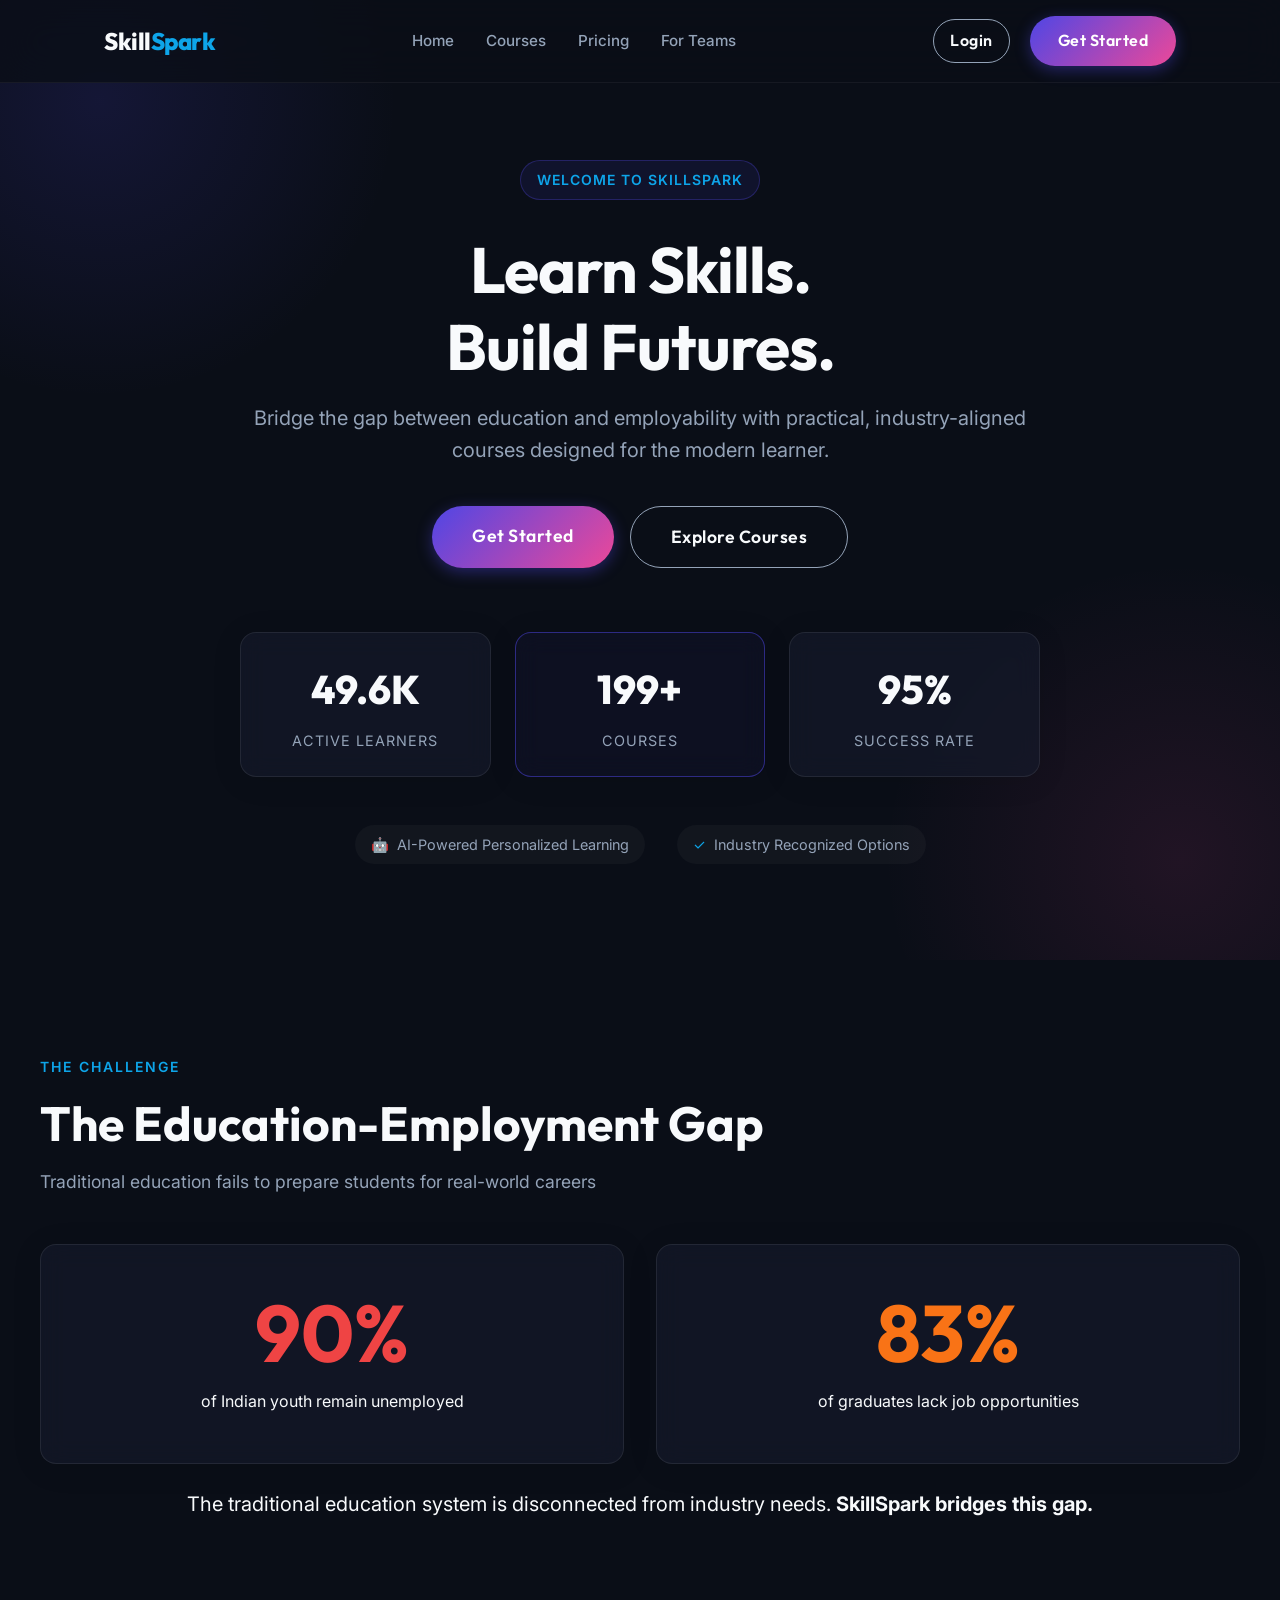
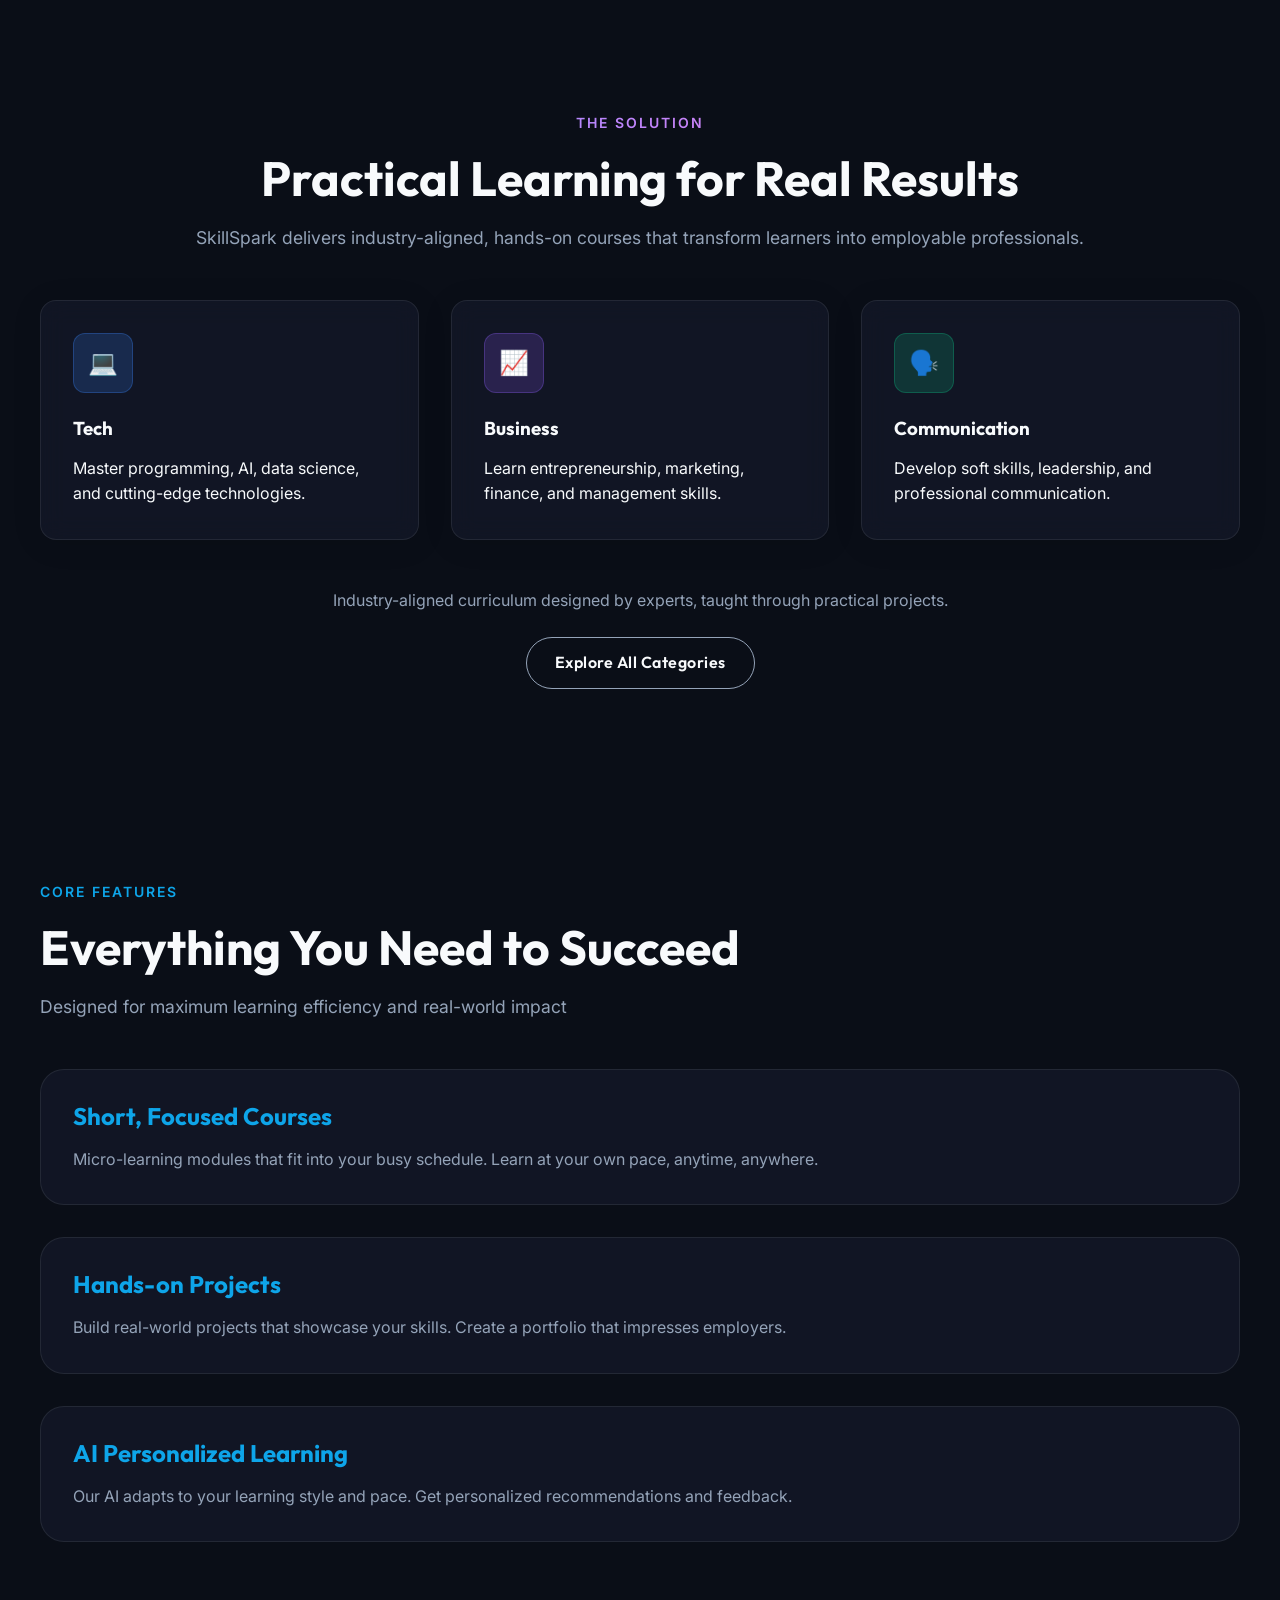
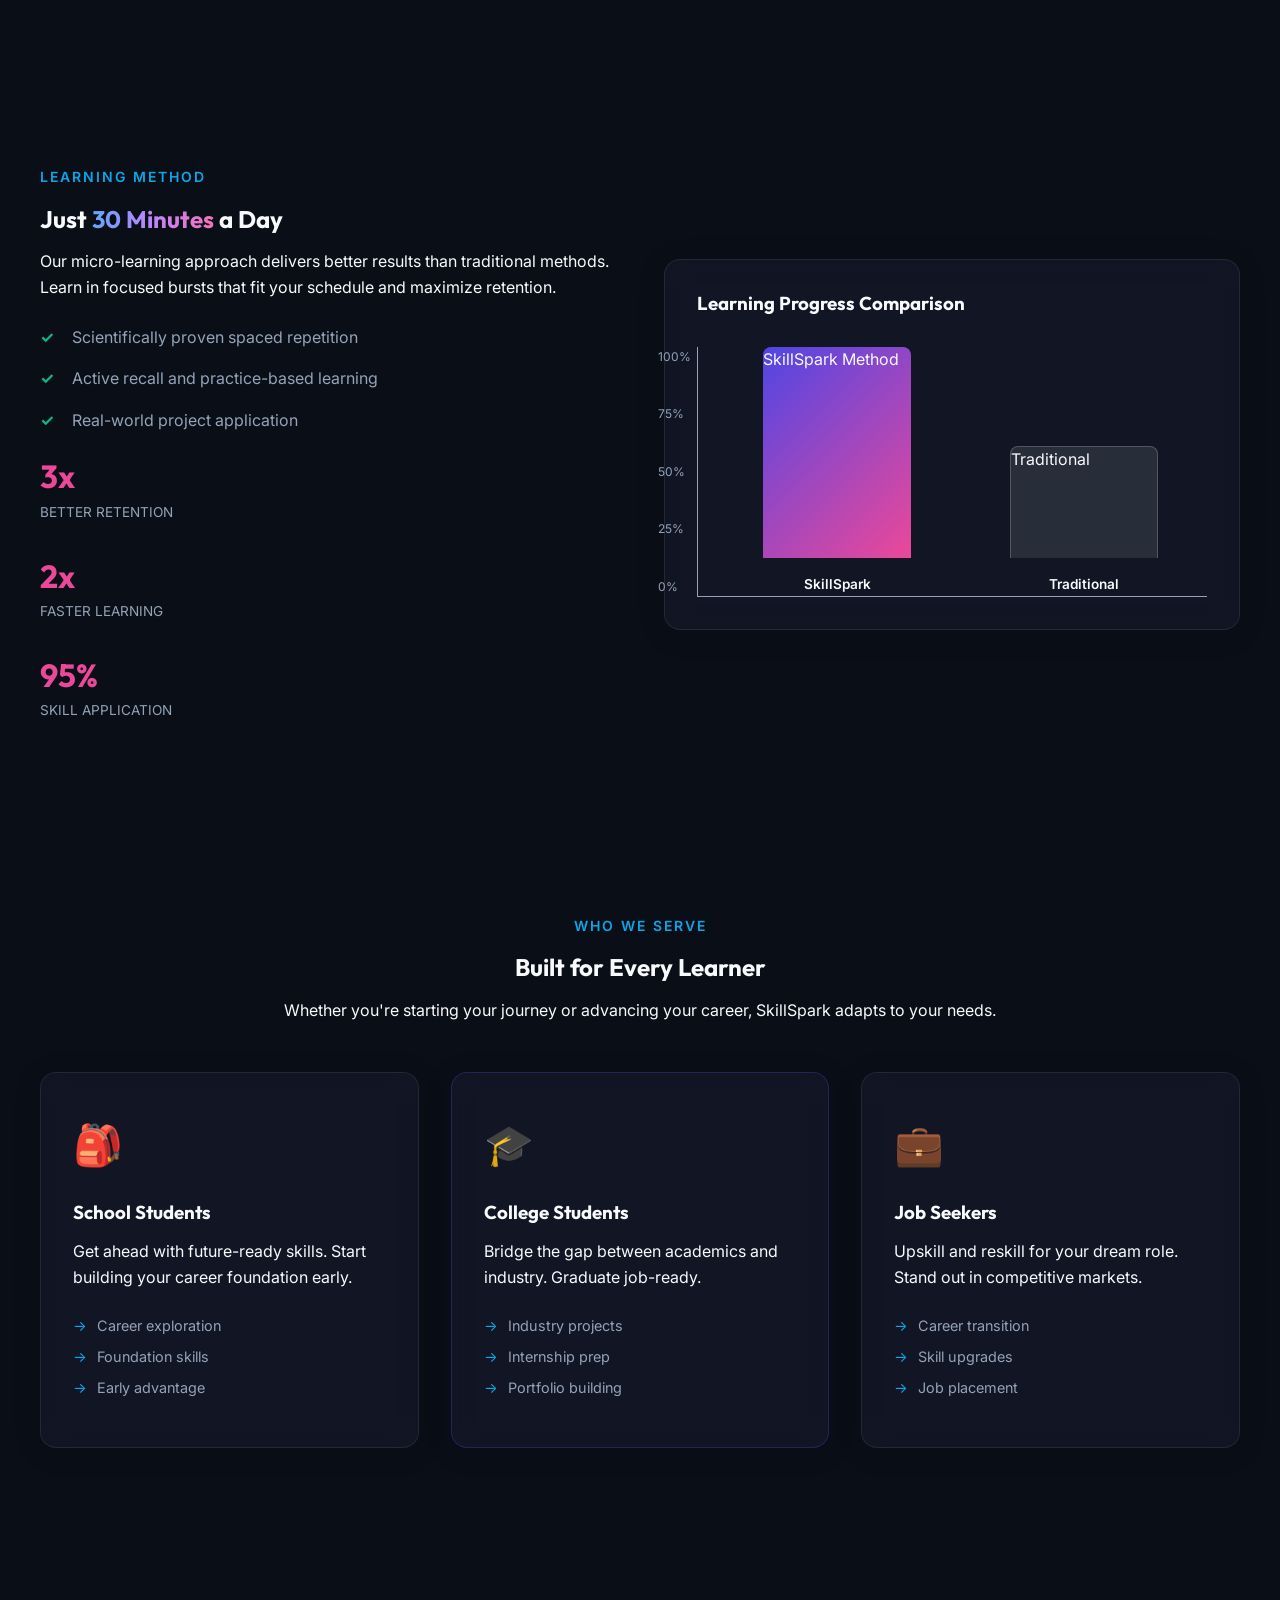
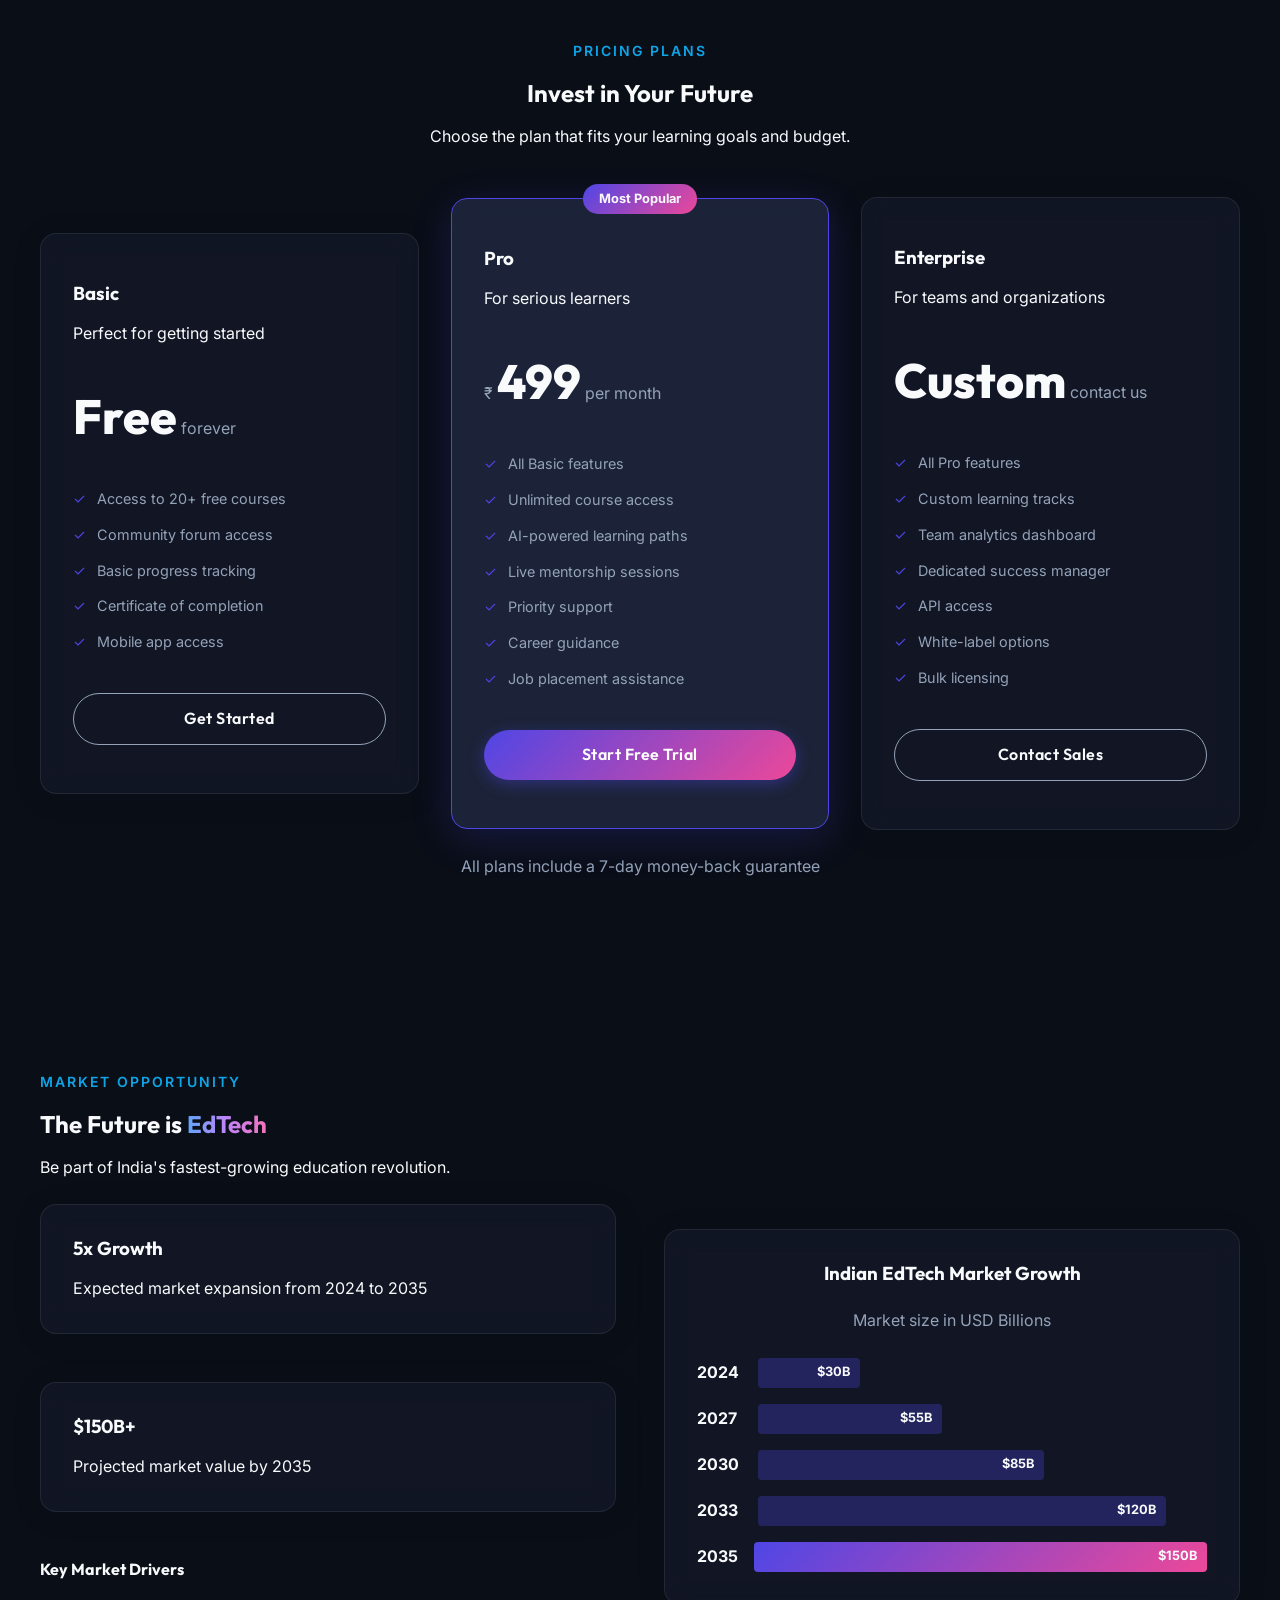
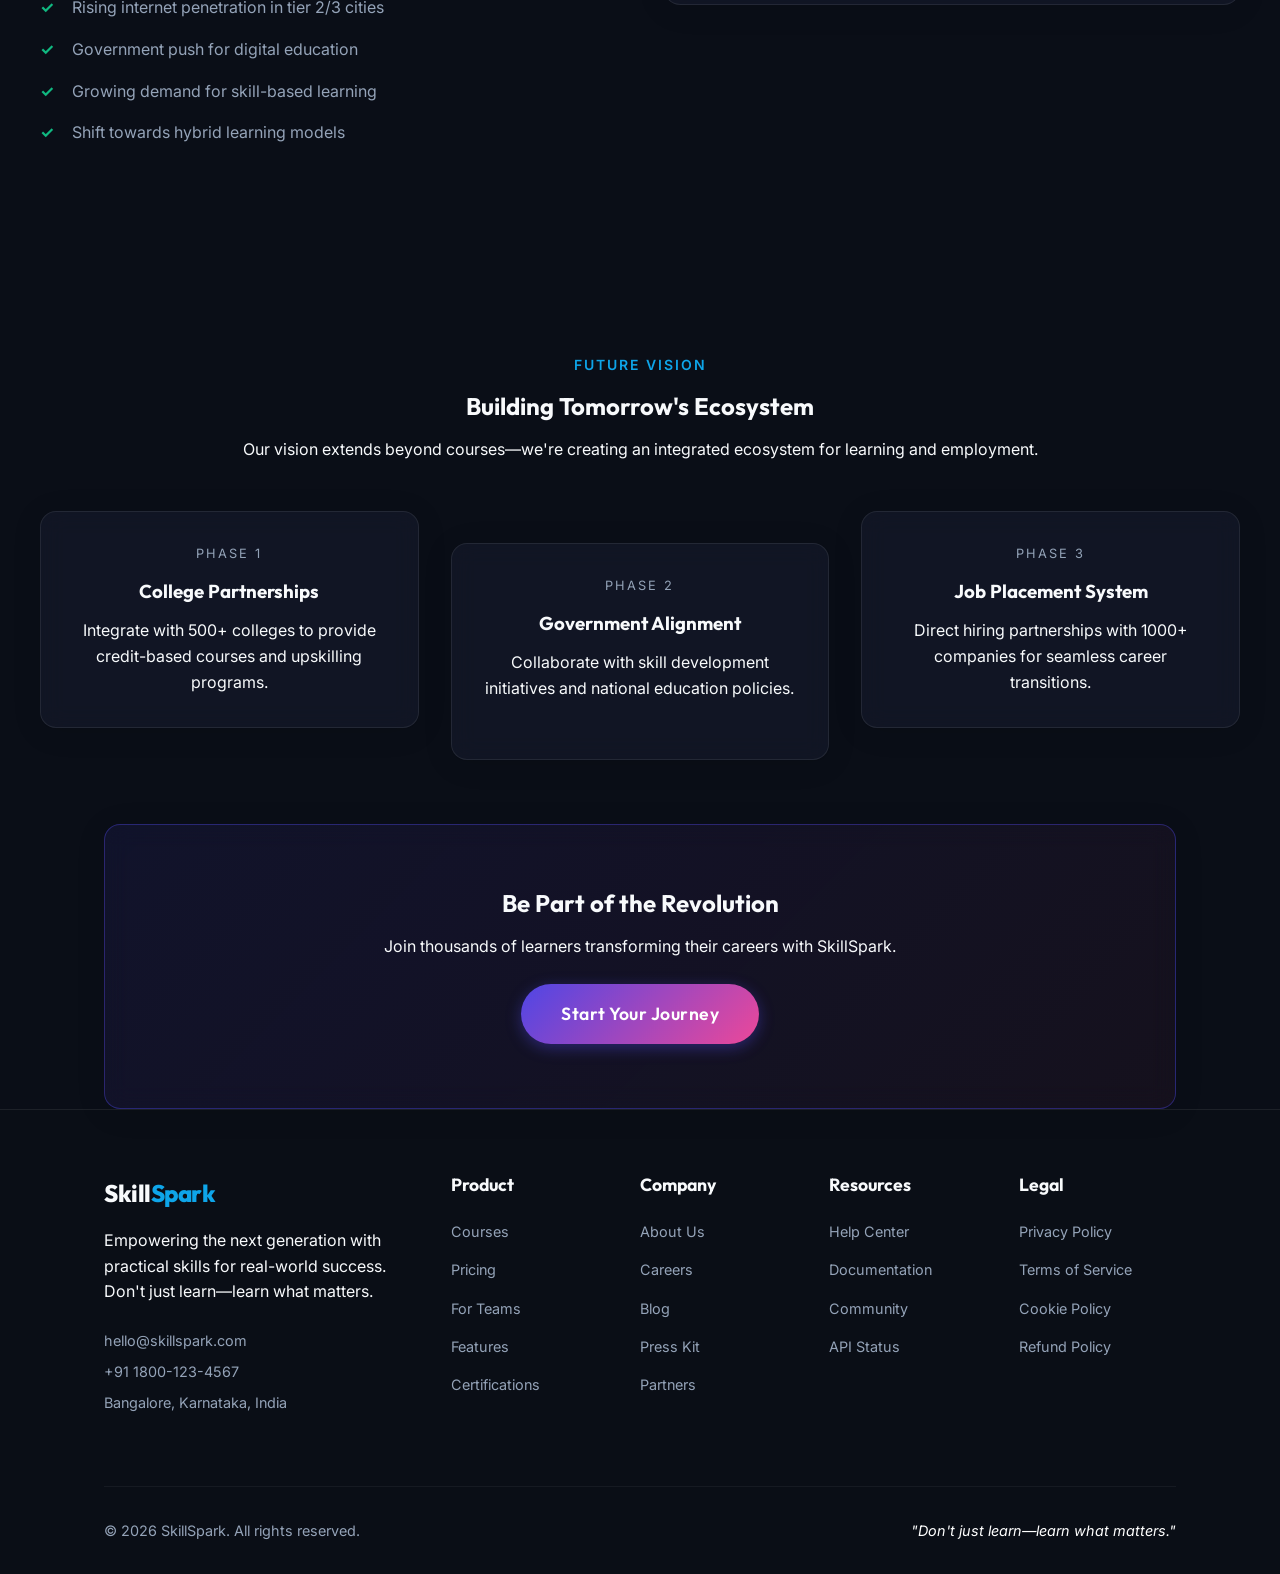
==== commit 2cea1884: "Added pages" ====
--- a/index.html
+++ b/index.html
@@ -18,13 +18,14 @@
         <div class="container nav-container">
             <a href="#" class="logo">Skill<span class="highlight">Spark</span></a>
             <nav class="nav-links">
-                <a href="#product">Product</a>
-                <a href="#courses">Courses</a>
-                <a href="#pricing">Pricing</a>
-                <a href="#teams">For Teams</a>
+                <a href="index.html">Home</a>
+                <a href="courses.html">Courses</a>
+                <a href="pricing.html">Pricing</a>
+                <a href="teams.html">For Teams</a>
             </nav>
             <div class="nav-actions">
-                <a href="#get-started" class="btn btn-primary">Get Started</a>
+                <a href="login.html" class="btn btn-outline" style="margin-right: 1rem; padding: 0.5rem 1rem;">Login</a>
+                <a href="login.html" class="btn btn-primary">Get Started</a>
             </div>
             <!-- Mobile Menu Toggle -->
             <button class="mobile-menu-btn" aria-label="Toggle menu">
@@ -458,9 +459,9 @@
                 <div class="footer-links">
                     <h4>Product</h4>
                     <ul>
-                        <li><a href="#">Courses</a></li>
-                        <li><a href="#">Pricing</a></li>
-                        <li><a href="#">For Teams</a></li>
+                        <li><a href="courses.html">Courses</a></li>
+                        <li><a href="pricing.html">Pricing</a></li>
+                        <li><a href="teams.html">For Teams</a></li>
                         <li><a href="#">Features</a></li>
                         <li><a href="#">Certifications</a></li>
                     </ul>
@@ -469,9 +470,9 @@
                 <div class="footer-links">
                     <h4>Company</h4>
                     <ul>
-                        <li><a href="#">About Us</a></li>
+                        <li><a href="about.html">About Us</a></li>
                         <li><a href="#">Careers</a></li>
-                        <li><a href="#">Blog</a></li>
+                        <li><a href="blog.html">Blog</a></li>
                         <li><a href="#">Press Kit</a></li>
                         <li><a href="#">Partners</a></li>
                     </ul>
@@ -490,8 +491,8 @@
                 <div class="footer-links">
                     <h4>Legal</h4>
                     <ul>
-                        <li><a href="#">Privacy Policy</a></li>
-                        <li><a href="#">Terms of Service</a></li>
+                        <li><a href="privacy-policy.html">Privacy Policy</a></li>
+                        <li><a href="terms.html">Terms of Service</a></li>
                         <li><a href="#">Cookie Policy</a></li>
                         <li><a href="#">Refund Policy</a></li>
                     </ul>
--- a/style.css
+++ b/style.css
@@ -239,6 +239,10 @@
     color: var(--text-main);
 }
 
+.nav-links a.active {
+    color: var(--text-main);
+}
+
 .mobile-menu-btn {
     display: none;
     background: transparent;
@@ -667,3 +671,906 @@
     .hero-ctas { flex-direction: column; }
     .footer-bottom { flex-direction: column; gap: 1rem; text-align: center; }
 }
+
+/* Courses Page */
+.inner-hero {
+    position: relative;
+    padding-top: 9rem;
+    overflow: hidden;
+}
+
+.courses-hero {
+    min-height: auto;
+}
+
+.courses-filter {
+    margin-top: 3rem;
+}
+
+.filter-heading {
+    margin-bottom: 1.5rem;
+}
+
+.filter-grid {
+    display: grid;
+    grid-template-columns: repeat(4, minmax(0, 1fr));
+    gap: 1rem;
+}
+
+.filter-group {
+    display: flex;
+    flex-direction: column;
+    gap: 0.55rem;
+}
+
+.filter-group label {
+    font-size: 0.9rem;
+    font-weight: 600;
+    color: var(--text-main);
+}
+
+.filter-group select,
+.filter-group input {
+    width: 100%;
+    padding: 0.9rem 1rem;
+    border-radius: var(--radius-sm);
+    border: 1px solid rgba(255, 255, 255, 0.08);
+    background: rgba(255, 255, 255, 0.04);
+    color: var(--text-main);
+    font-family: var(--font-body);
+    outline: none;
+}
+
+.filter-group select:focus,
+.filter-group input:focus {
+    border-color: rgba(79, 70, 229, 0.8);
+    box-shadow: 0 0 0 3px rgba(79, 70, 229, 0.15);
+}
+
+.course-catalog {
+    padding-bottom: 3rem;
+}
+
+.courses-grid {
+    display: grid;
+    grid-template-columns: repeat(auto-fit, minmax(260px, 1fr));
+    gap: 1.75rem;
+}
+
+.course-item {
+    display: flex;
+    flex-direction: column;
+    gap: 1rem;
+    min-height: 100%;
+}
+
+.course-item h3 {
+    margin-bottom: 0;
+    font-size: 1.4rem;
+}
+
+.course-item p {
+    color: var(--text-muted);
+    flex-grow: 1;
+}
+
+.course-meta,
+.course-details {
+    display: flex;
+    justify-content: space-between;
+    gap: 1rem;
+    flex-wrap: wrap;
+}
+
+.course-details {
+    font-size: 0.9rem;
+    color: #cbd5e1;
+    margin-bottom: 0.5rem;
+}
+
+.course-pill,
+.course-level {
+    display: inline-flex;
+    align-items: center;
+    padding: 0.35rem 0.85rem;
+    border-radius: 999px;
+    font-size: 0.8rem;
+    font-weight: 700;
+}
+
+.course-pill {
+    color: #fff;
+}
+
+.course-level {
+    background: rgba(255, 255, 255, 0.06);
+    color: var(--text-muted);
+    border: 1px solid rgba(255, 255, 255, 0.08);
+}
+
+.bg-blue-soft { background: rgba(59, 130, 246, 0.2); }
+.bg-purple-soft { background: rgba(139, 92, 246, 0.2); }
+.bg-green-soft { background: rgba(16, 185, 129, 0.2); }
+.bg-orange-soft { background: rgba(249, 115, 22, 0.2); }
+
+@media (max-width: 992px) {
+    .filter-grid { grid-template-columns: 1fr 1fr; }
+}
+
+@media (max-width: 768px) {
+    .inner-hero { padding-top: 8rem; }
+    .filter-grid { grid-template-columns: 1fr; }
+}
+
+/* Course Detail Page */
+.course-detail-layout {
+    display: grid;
+    grid-template-columns: minmax(0, 2fr) minmax(300px, 1fr);
+    gap: 2rem;
+    align-items: start;
+}
+
+.detail-highlights {
+    display: grid;
+    grid-template-columns: repeat(3, minmax(0, 1fr));
+    gap: 1rem;
+    margin-top: 2rem;
+}
+
+.detail-highlight {
+    padding: 1.4rem;
+}
+
+.detail-highlight strong {
+    display: block;
+    font-family: var(--font-heading);
+    font-size: 1.2rem;
+    margin-bottom: 0.35rem;
+}
+
+.detail-highlight span {
+    color: var(--text-muted);
+    font-size: 0.92rem;
+}
+
+.course-sidebar {
+    position: sticky;
+    top: 7rem;
+}
+
+.course-sidebar-list {
+    margin: 1.5rem 0 2rem;
+    display: grid;
+    gap: 1rem;
+}
+
+.course-sidebar-list li {
+    display: flex;
+    justify-content: space-between;
+    gap: 1rem;
+    padding-bottom: 0.9rem;
+    border-bottom: 1px solid rgba(255, 255, 255, 0.08);
+}
+
+.course-sidebar-list span {
+    color: var(--text-muted);
+}
+
+.course-detail-grid {
+    display: grid;
+    grid-template-columns: minmax(0, 1.7fr) minmax(280px, 1fr);
+    gap: 2rem;
+}
+
+.course-content-stack {
+    display: grid;
+    gap: 2rem;
+}
+
+.instructor-card {
+    display: grid;
+    grid-template-columns: 88px 1fr;
+    gap: 1.25rem;
+    align-items: start;
+}
+
+.instructor-avatar {
+    width: 88px;
+    height: 88px;
+    border-radius: 50%;
+    display: flex;
+    align-items: center;
+    justify-content: center;
+    font-family: var(--font-heading);
+    font-size: 1.6rem;
+    font-weight: 800;
+    color: #fff;
+    background: var(--gradient-primary);
+    box-shadow: 0 12px 30px rgba(79, 70, 229, 0.28);
+}
+
+.instructor-role {
+    color: #cbd5e1;
+    margin-bottom: 0.75rem;
+}
+
+.syllabus-list {
+    display: grid;
+    gap: 1rem;
+}
+
+.syllabus-item {
+    border: 1px solid rgba(255, 255, 255, 0.08);
+    border-radius: var(--radius-md);
+    background: rgba(255, 255, 255, 0.03);
+    overflow: hidden;
+}
+
+.syllabus-item summary {
+    list-style: none;
+    cursor: pointer;
+    padding: 1.2rem 1.3rem;
+    font-family: var(--font-heading);
+    font-size: 1.05rem;
+    font-weight: 600;
+}
+
+.syllabus-item summary::-webkit-details-marker {
+    display: none;
+}
+
+.syllabus-item[open] summary {
+    border-bottom: 1px solid rgba(255, 255, 255, 0.08);
+}
+
+.syllabus-points {
+    padding: 1.2rem 1.3rem 1.3rem;
+    margin-top: 0;
+}
+
+.review-card {
+    padding: 1.2rem 0;
+    border-bottom: 1px solid rgba(255, 255, 255, 0.08);
+}
+
+.review-card:last-child {
+    padding-bottom: 0;
+    border-bottom: none;
+}
+
+.review-head {
+    display: flex;
+    justify-content: space-between;
+    gap: 1rem;
+    margin-bottom: 0.6rem;
+}
+
+.review-head span {
+    color: var(--accent);
+    font-weight: 600;
+}
+
+.course-cta-card {
+    background: linear-gradient(135deg, rgba(79, 70, 229, 0.14), rgba(236, 72, 153, 0.08));
+    border-color: rgba(79, 70, 229, 0.28);
+}
+
+@media (max-width: 992px) {
+    .course-detail-layout,
+    .course-detail-grid,
+    .detail-highlights {
+        grid-template-columns: 1fr;
+    }
+
+    .course-sidebar {
+        position: static;
+    }
+}
+
+@media (max-width: 768px) {
+    .instructor-card {
+        grid-template-columns: 1fr;
+    }
+
+    .review-head,
+    .course-sidebar-list li {
+        flex-direction: column;
+    }
+}
+
+/* Auth Pages */
+.auth-page {
+    min-height: 100vh;
+    padding-top: 7rem;
+    position: relative;
+    overflow: hidden;
+}
+
+.auth-layout {
+    display: grid;
+    grid-template-columns: minmax(0, 1.1fr) minmax(360px, 460px);
+    gap: 2rem;
+    align-items: center;
+}
+
+.auth-intro h1 {
+    font-size: clamp(2.5rem, 4vw, 4rem);
+    margin-bottom: 1rem;
+}
+
+.auth-intro p {
+    color: var(--text-muted);
+    max-width: 620px;
+}
+
+.auth-benefits {
+    display: grid;
+    gap: 1rem;
+    margin-top: 2rem;
+}
+
+.auth-benefit {
+    padding: 1.25rem 1.4rem;
+}
+
+.auth-benefit strong {
+    display: block;
+    margin-bottom: 0.35rem;
+    font-family: var(--font-heading);
+    font-size: 1.05rem;
+}
+
+.auth-benefit span {
+    color: var(--text-muted);
+    font-size: 0.95rem;
+}
+
+.auth-card {
+    padding: 2rem;
+}
+
+.auth-card h2 {
+    margin-bottom: 0.5rem;
+}
+
+.auth-card > p {
+    color: var(--text-muted);
+    margin-bottom: 1.5rem;
+}
+
+.auth-form {
+    display: grid;
+    gap: 1.1rem;
+}
+
+.form-row {
+    display: grid;
+    grid-template-columns: 1fr 1fr;
+    gap: 1rem;
+}
+
+.form-field {
+    display: grid;
+    gap: 0.45rem;
+}
+
+.form-field label {
+    font-size: 0.92rem;
+    font-weight: 600;
+}
+
+.form-field input {
+    width: 100%;
+    padding: 0.95rem 1rem;
+    border-radius: var(--radius-sm);
+    border: 1px solid rgba(255, 255, 255, 0.08);
+    background: rgba(255, 255, 255, 0.04);
+    color: var(--text-main);
+    outline: none;
+    transition: var(--transition);
+}
+
+.form-field input:focus {
+    border-color: rgba(79, 70, 229, 0.8);
+    box-shadow: 0 0 0 3px rgba(79, 70, 229, 0.15);
+}
+
+.form-field.has-error input {
+    border-color: rgba(239, 68, 68, 0.9);
+    box-shadow: 0 0 0 3px rgba(239, 68, 68, 0.12);
+}
+
+.field-error {
+    min-height: 1rem;
+    color: #fda4af;
+    font-size: 0.82rem;
+}
+
+.checkbox-field {
+    grid-template-columns: auto 1fr;
+    align-items: start;
+    gap: 0.75rem;
+}
+
+.checkbox-field input {
+    width: 1rem;
+    height: 1rem;
+    margin-top: 0.2rem;
+}
+
+.checkbox-copy {
+    display: grid;
+    gap: 0.2rem;
+}
+
+.checkbox-copy label,
+.checkbox-copy p {
+    color: var(--text-muted);
+    font-size: 0.9rem;
+    font-weight: 400;
+}
+
+.form-meta {
+    display: flex;
+    justify-content: space-between;
+    align-items: center;
+    gap: 1rem;
+    color: var(--text-muted);
+    font-size: 0.92rem;
+}
+
+.form-meta a,
+.auth-switch a {
+    color: #c4b5fd;
+}
+
+.form-status {
+    min-height: 1.25rem;
+    font-size: 0.9rem;
+}
+
+.form-status.is-error {
+    color: #fda4af;
+}
+
+.form-status.is-success {
+    color: #86efac;
+}
+
+.auth-switch {
+    margin-top: 1rem;
+    color: var(--text-muted);
+    font-size: 0.92rem;
+    text-align: center;
+}
+
+@media (max-width: 992px) {
+    .auth-layout {
+        grid-template-columns: 1fr;
+    }
+}
+
+@media (max-width: 768px) {
+    .auth-page {
+        padding-top: 6.5rem;
+    }
+
+    .form-row,
+    .form-meta {
+        grid-template-columns: 1fr;
+        flex-direction: column;
+        align-items: flex-start;
+    }
+}
+
+/* Dashboard */
+.dashboard-page {
+    min-height: 100vh;
+    padding-top: 7rem;
+    position: relative;
+    overflow: hidden;
+}
+
+.dashboard-layout {
+    display: grid;
+    grid-template-columns: 280px minmax(0, 1fr);
+    gap: 2rem;
+    align-items: start;
+}
+
+.dashboard-sidebar {
+    position: sticky;
+    top: 7rem;
+    padding: 1.75rem;
+}
+
+.dashboard-user {
+    display: grid;
+    grid-template-columns: 68px 1fr;
+    gap: 1rem;
+    align-items: center;
+    margin-bottom: 2rem;
+}
+
+.dashboard-user h2 {
+    margin-bottom: 0.2rem;
+    font-size: 1.25rem;
+}
+
+.dashboard-user p,
+.dashboard-sidebar-note p {
+    color: var(--text-muted);
+}
+
+.dashboard-avatar {
+    width: 68px;
+    height: 68px;
+    border-radius: 20px;
+    display: flex;
+    align-items: center;
+    justify-content: center;
+    font-family: var(--font-heading);
+    font-size: 1.4rem;
+    font-weight: 800;
+    color: #fff;
+    background: var(--gradient-primary);
+}
+
+.dashboard-nav {
+    display: grid;
+    gap: 0.75rem;
+    margin-bottom: 2rem;
+}
+
+.dashboard-nav-link {
+    padding: 0.95rem 1rem;
+    border-radius: 14px;
+    color: var(--text-muted);
+    background: rgba(255, 255, 255, 0.03);
+    border: 1px solid rgba(255, 255, 255, 0.05);
+}
+
+.dashboard-nav-link:hover,
+.dashboard-nav-link.active {
+    color: var(--text-main);
+    border-color: rgba(79, 70, 229, 0.35);
+    background: rgba(79, 70, 229, 0.12);
+}
+
+.dashboard-sidebar-note {
+    padding: 1rem 1.1rem;
+    border-radius: 16px;
+    background: rgba(255, 255, 255, 0.04);
+    border: 1px solid rgba(255, 255, 255, 0.06);
+}
+
+.dashboard-sidebar-note strong {
+    display: block;
+    margin-bottom: 0.35rem;
+}
+
+.dashboard-content {
+    display: grid;
+    gap: 2rem;
+}
+
+.dashboard-hero {
+    background: linear-gradient(135deg, rgba(79, 70, 229, 0.14), rgba(236, 72, 153, 0.08));
+    border-color: rgba(79, 70, 229, 0.24);
+}
+
+.dashboard-hero h1 {
+    font-size: clamp(2.25rem, 4vw, 3.5rem);
+    margin-bottom: 0.75rem;
+}
+
+.dashboard-hero p {
+    color: var(--text-muted);
+    max-width: 720px;
+}
+
+.dashboard-stats {
+    display: grid;
+    grid-template-columns: repeat(3, minmax(0, 1fr));
+    gap: 1rem;
+    margin-top: 2rem;
+}
+
+.dashboard-stat {
+    padding: 1.15rem;
+    border-radius: 16px;
+    background: rgba(255, 255, 255, 0.04);
+    border: 1px solid rgba(255, 255, 255, 0.06);
+}
+
+.dashboard-stat strong {
+    display: block;
+    font-family: var(--font-heading);
+    font-size: 1.8rem;
+    margin-bottom: 0.25rem;
+}
+
+.dashboard-stat span {
+    color: var(--text-muted);
+}
+
+.dashboard-section {
+    padding: 1.75rem;
+}
+
+.dashboard-section-head {
+    display: flex;
+    justify-content: space-between;
+    align-items: flex-start;
+    gap: 1rem;
+    margin-bottom: 1.5rem;
+}
+
+.dashboard-course-grid,
+.certificate-grid,
+.profile-grid,
+.progress-metrics {
+    display: grid;
+    grid-template-columns: repeat(auto-fit, minmax(220px, 1fr));
+    gap: 1rem;
+}
+
+.dashboard-course-card,
+.certificate-card,
+.profile-item,
+.metric-card {
+    padding: 1.2rem;
+    border-radius: 18px;
+    background: rgba(255, 255, 255, 0.03);
+    border: 1px solid rgba(255, 255, 255, 0.06);
+}
+
+.dashboard-course-card h3,
+.certificate-card h3 {
+    margin: 0.85rem 0 0.6rem;
+    font-size: 1.2rem;
+}
+
+.dashboard-course-card p,
+.certificate-card p,
+.progress-row p,
+.profile-item span {
+    color: var(--text-muted);
+}
+
+.progress-track {
+    width: 100%;
+    height: 10px;
+    border-radius: 999px;
+    background: rgba(255, 255, 255, 0.08);
+    overflow: hidden;
+    margin-top: 1rem;
+}
+
+.progress-track span {
+    display: block;
+    height: 100%;
+    border-radius: inherit;
+    background: var(--gradient-primary);
+}
+
+.progress-list {
+    display: grid;
+    gap: 1rem;
+}
+
+.progress-row {
+    display: flex;
+    justify-content: space-between;
+    align-items: center;
+    gap: 1rem;
+    margin-top: 1rem;
+}
+
+.progress-row:first-child {
+    margin-top: 0;
+}
+
+.progress-row h3 {
+    margin-bottom: 0.2rem;
+    font-size: 1.05rem;
+}
+
+.progress-row span {
+    font-family: var(--font-heading);
+    font-size: 1.15rem;
+}
+
+.metric-card strong,
+.profile-item strong,
+.certificate-card span {
+    display: block;
+    font-family: var(--font-heading);
+}
+
+.metric-card strong {
+    font-size: 1.8rem;
+    margin-bottom: 0.25rem;
+}
+
+.certificate-card span {
+    margin-top: 0.8rem;
+    color: #c4b5fd;
+    font-size: 0.9rem;
+}
+
+.profile-item {
+    display: grid;
+    gap: 0.4rem;
+}
+
+@media (max-width: 992px) {
+    .dashboard-layout,
+    .dashboard-stats {
+        grid-template-columns: 1fr;
+    }
+
+    .dashboard-sidebar {
+        position: static;
+    }
+}
+
+@media (max-width: 768px) {
+    .dashboard-page {
+        padding-top: 6.5rem;
+    }
+
+    .dashboard-section-head,
+    .progress-row,
+    .dashboard-user {
+        grid-template-columns: 1fr;
+        flex-direction: column;
+        align-items: flex-start;
+    }
+}
+
+/* Simple Content Pages */
+.content-page {
+    min-height: 100vh;
+    padding-top: 7rem;
+    position: relative;
+    overflow: hidden;
+}
+
+.page-hero {
+    position: relative;
+}
+
+.page-hero .section-header {
+    max-width: 760px;
+}
+
+.page-grid {
+    display: grid;
+    grid-template-columns: repeat(auto-fit, minmax(260px, 1fr));
+    gap: 1.5rem;
+}
+
+.info-card,
+.blog-card,
+.legal-card {
+    padding: 1.5rem;
+}
+
+.info-card p,
+.blog-card p,
+.legal-card p,
+.legal-card li,
+.contact-details p {
+    color: var(--text-muted);
+}
+
+.about-story {
+    display: grid;
+    gap: 2rem;
+}
+
+.team-grid {
+    display: grid;
+    grid-template-columns: repeat(auto-fit, minmax(220px, 1fr));
+    gap: 1.25rem;
+}
+
+.team-card {
+    padding: 1.4rem;
+}
+
+.team-card strong {
+    display: block;
+    font-family: var(--font-heading);
+    font-size: 1.1rem;
+    margin-bottom: 0.35rem;
+}
+
+.team-card span {
+    display: block;
+    color: #c4b5fd;
+    margin-bottom: 0.6rem;
+    font-size: 0.92rem;
+}
+
+.contact-layout {
+    display: grid;
+    grid-template-columns: minmax(0, 1fr) minmax(320px, 420px);
+    gap: 2rem;
+}
+
+.contact-form-card {
+    padding: 1.75rem;
+}
+
+.contact-form-card textarea {
+    min-height: 150px;
+    resize: vertical;
+    width: 100%;
+    padding: 0.95rem 1rem;
+    border-radius: var(--radius-sm);
+    border: 1px solid rgba(255, 255, 255, 0.08);
+    background: rgba(255, 255, 255, 0.04);
+    color: var(--text-main);
+    font-family: var(--font-body);
+    outline: none;
+}
+
+.contact-form-card textarea:focus {
+    border-color: rgba(79, 70, 229, 0.8);
+    box-shadow: 0 0 0 3px rgba(79, 70, 229, 0.15);
+}
+
+.contact-details {
+    display: grid;
+    gap: 1rem;
+}
+
+.contact-detail-card {
+    padding: 1.3rem;
+}
+
+.blog-grid {
+    display: grid;
+    grid-template-columns: repeat(auto-fit, minmax(260px, 1fr));
+    gap: 1.5rem;
+}
+
+.blog-card .sub-heading {
+    margin-bottom: 1rem;
+}
+
+.blog-card strong {
+    display: inline-block;
+    color: #c4b5fd;
+    margin-top: 1rem;
+    font-size: 0.9rem;
+}
+
+.legal-stack {
+    display: grid;
+    gap: 1.5rem;
+}
+
+.legal-card ul {
+    list-style: disc;
+    padding-left: 1.25rem;
+    margin-top: 0.8rem;
+}
+
+.legal-card li + li {
+    margin-top: 0.45rem;
+}
+
+@media (max-width: 992px) {
+    .contact-layout {
+        grid-template-columns: 1fr;
+    }
+}
+
+@media (max-width: 768px) {
+    .content-page {
+        padding-top: 6.5rem;
+    }
+}
